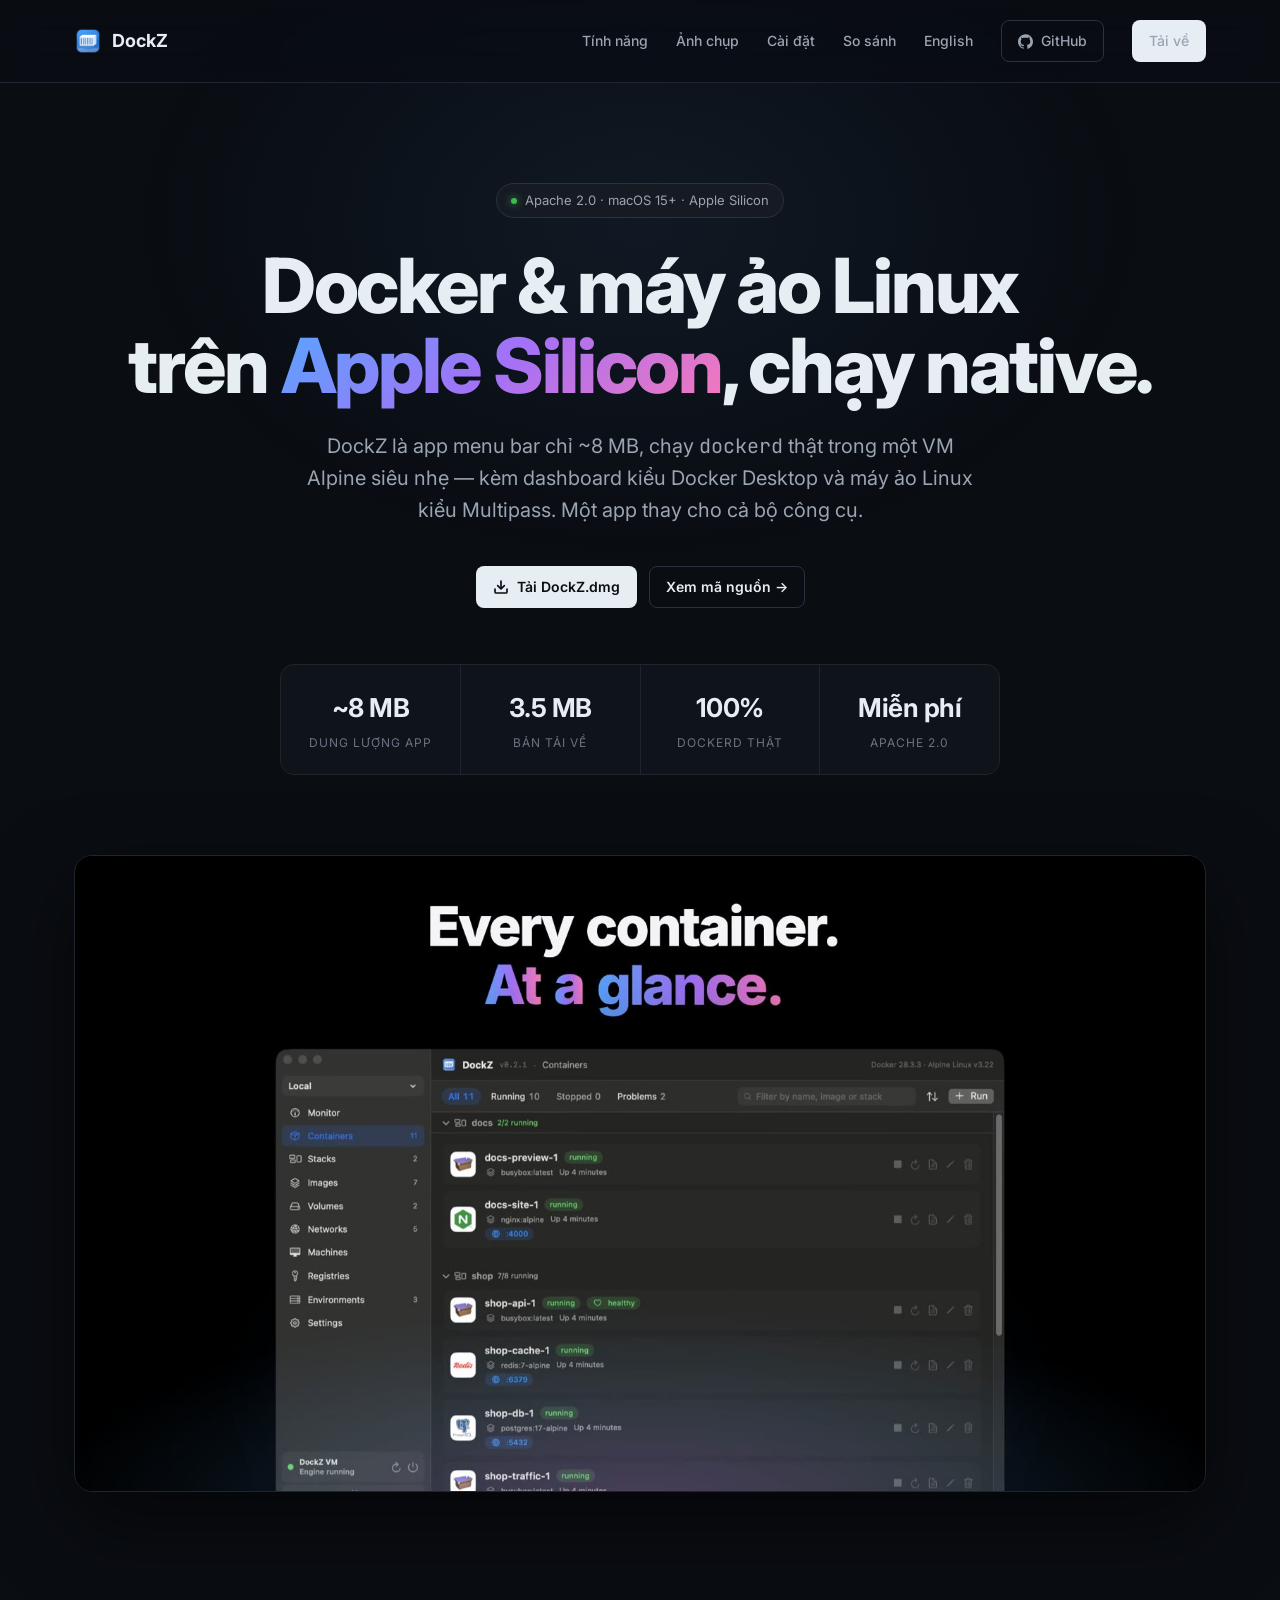
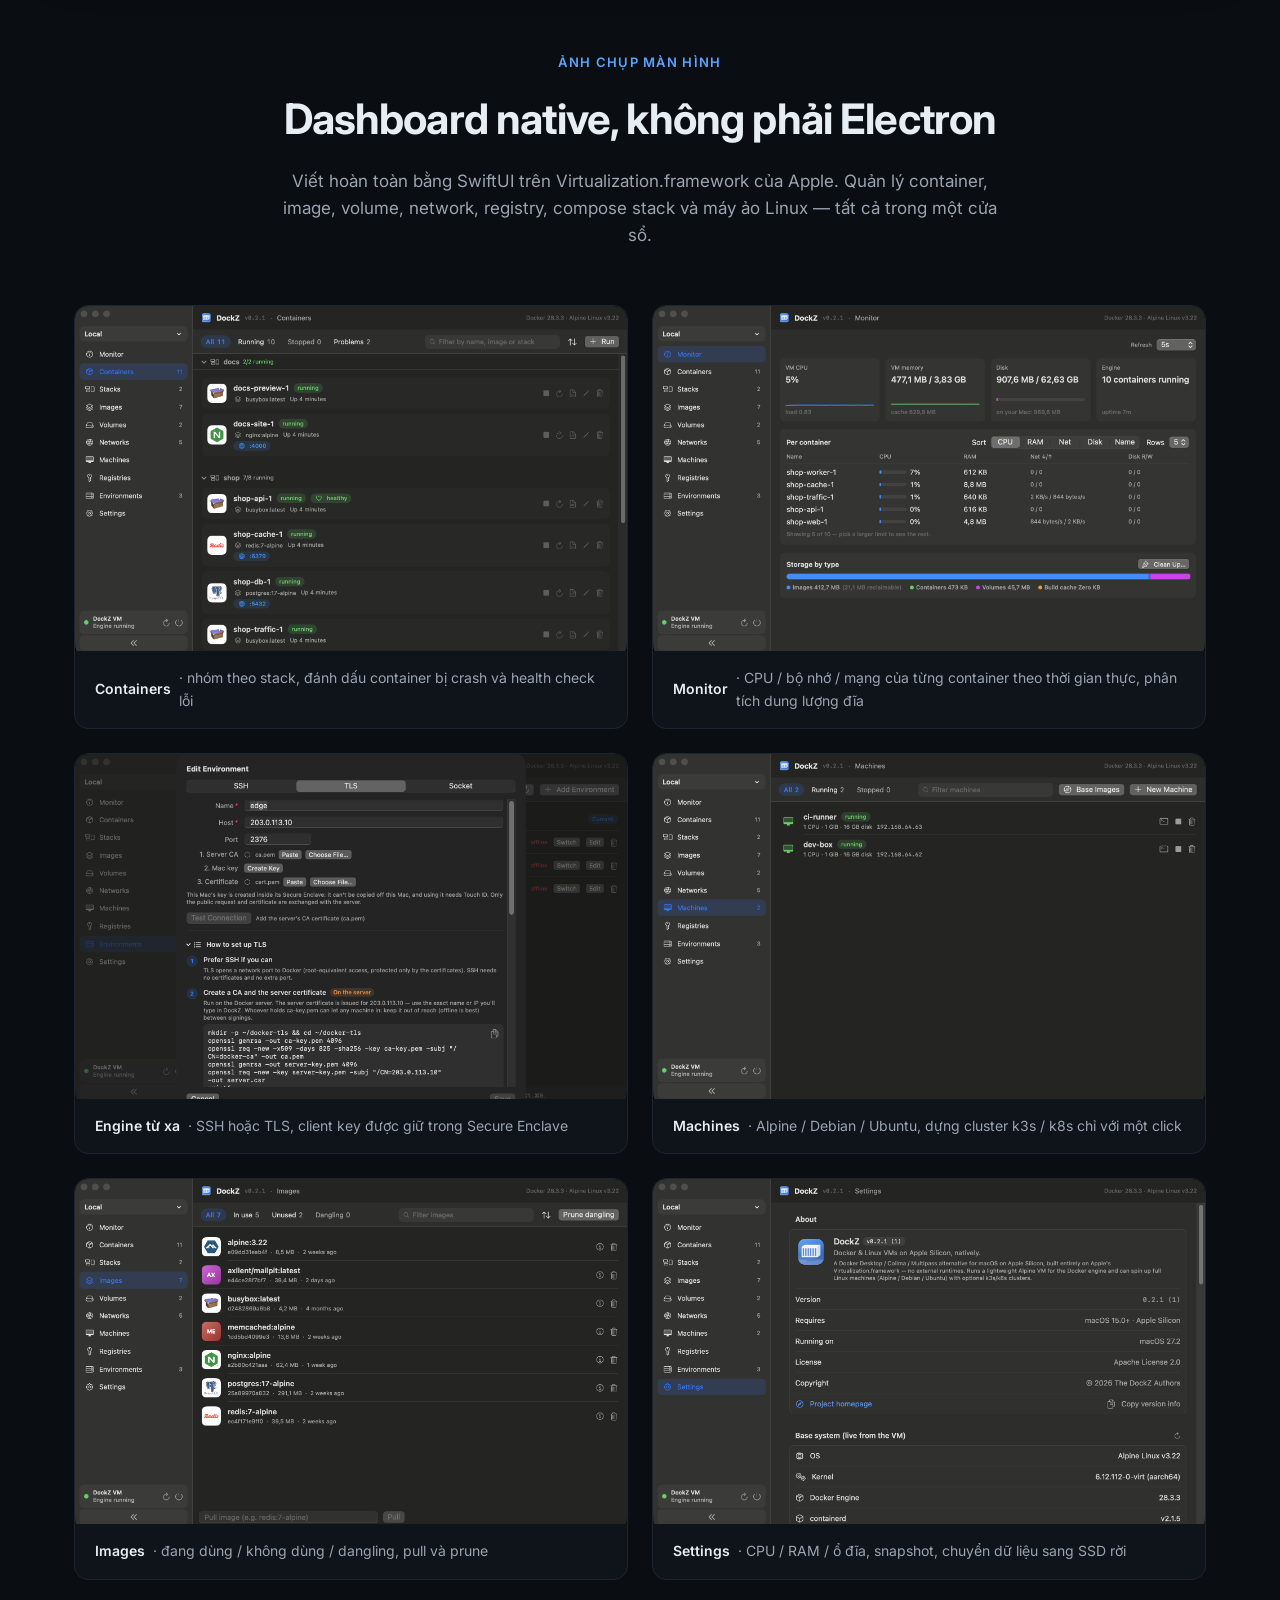
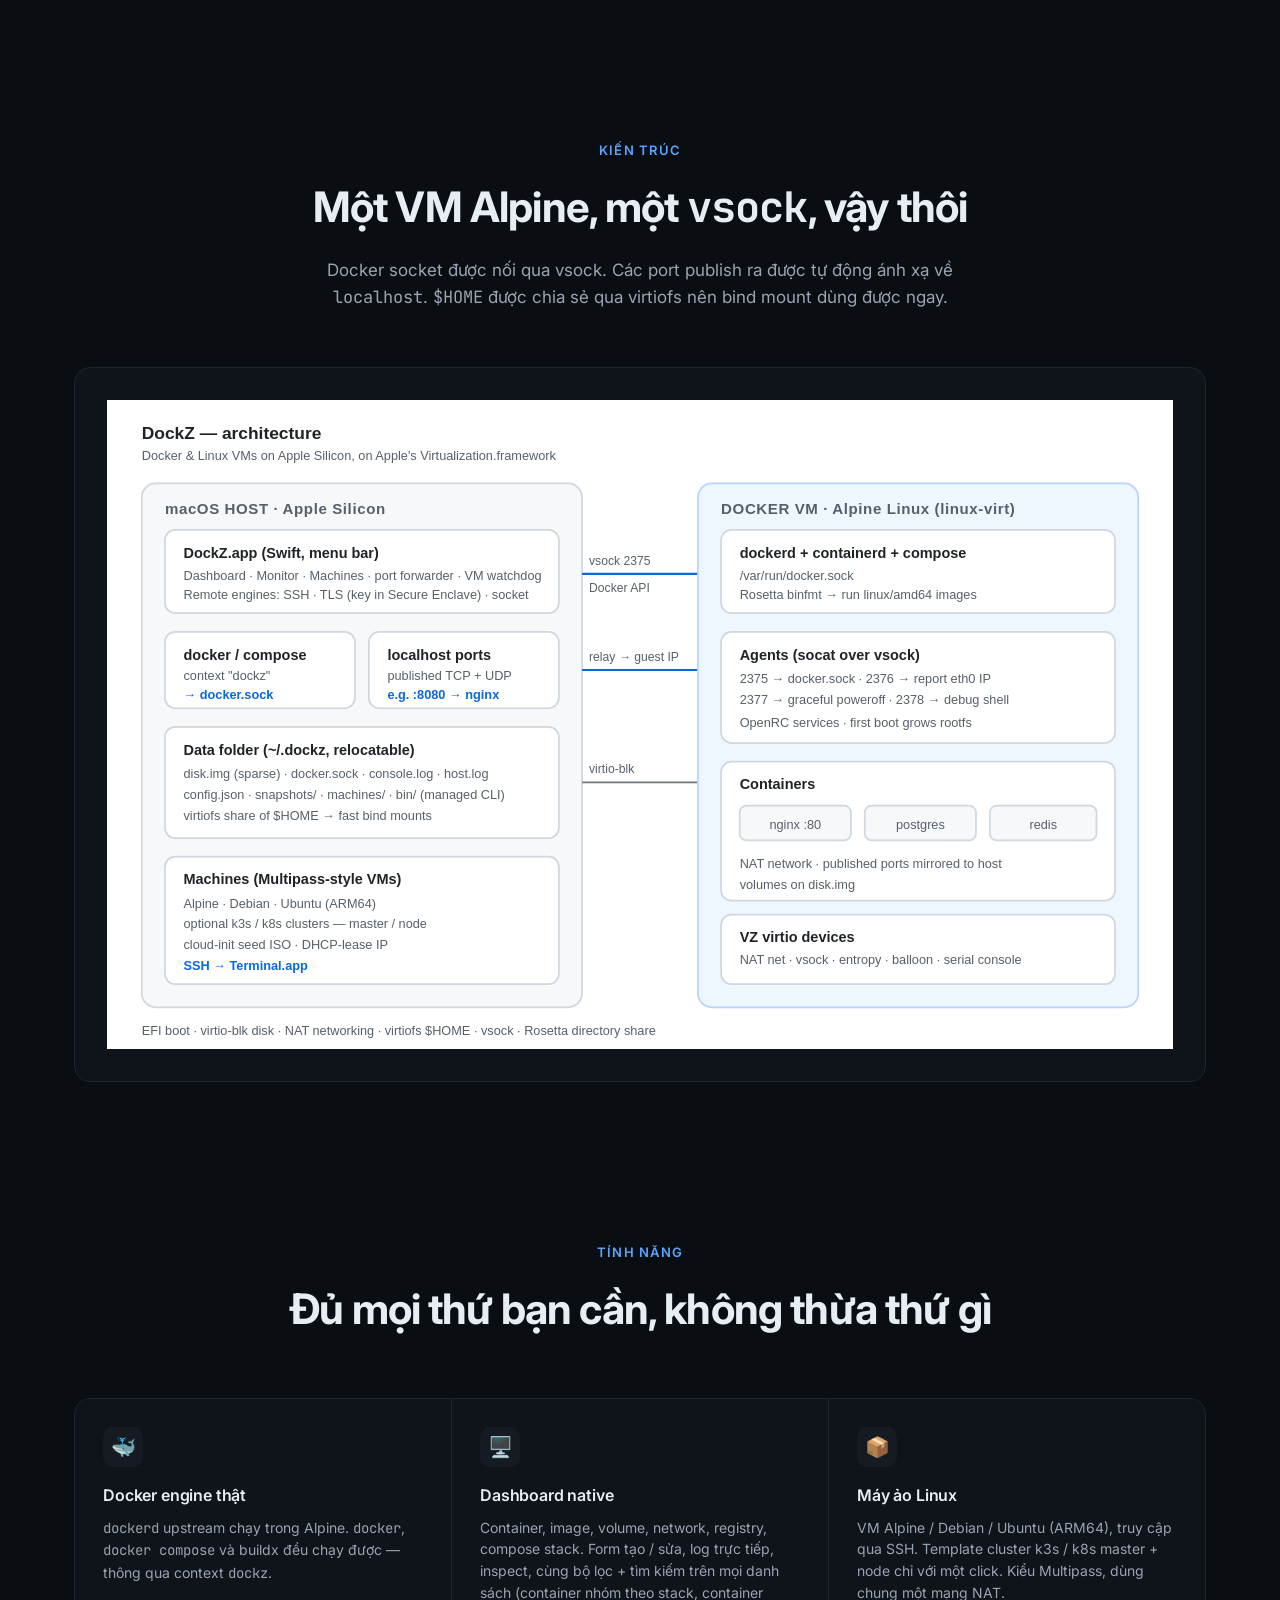
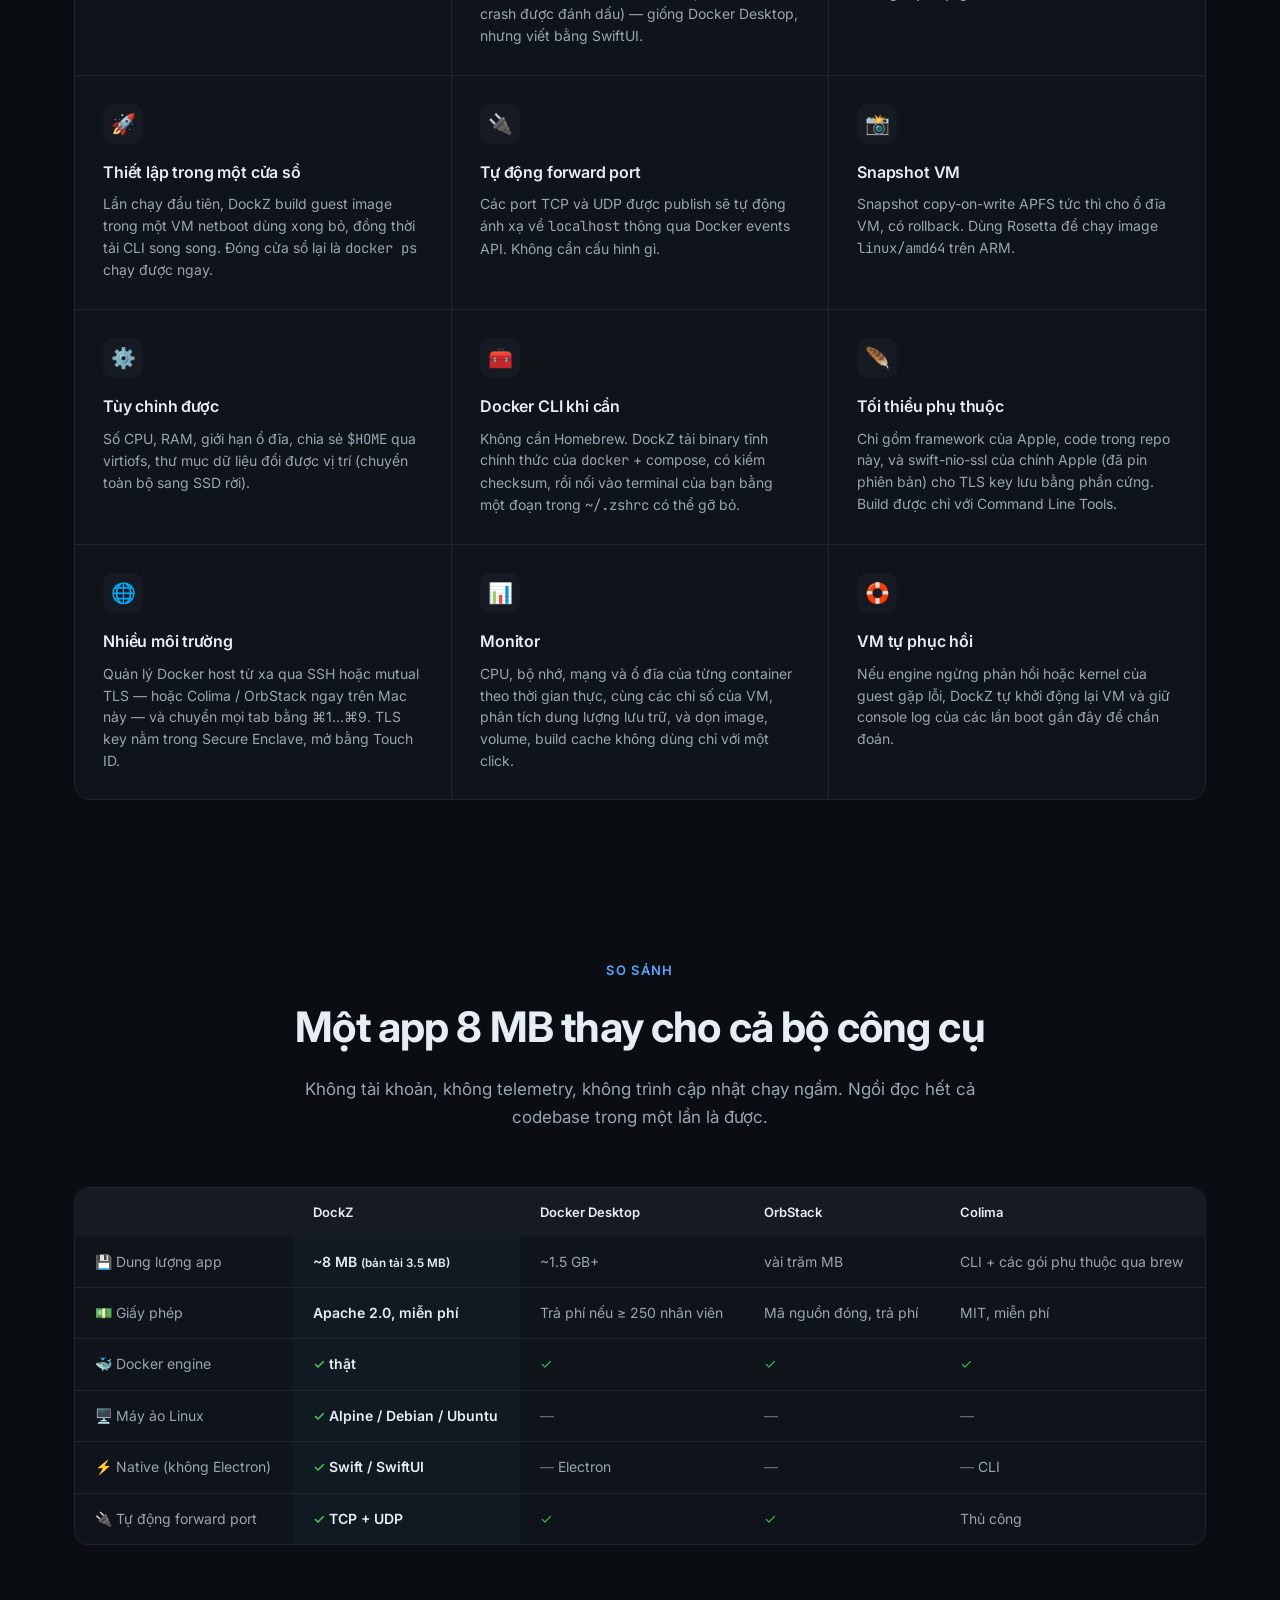
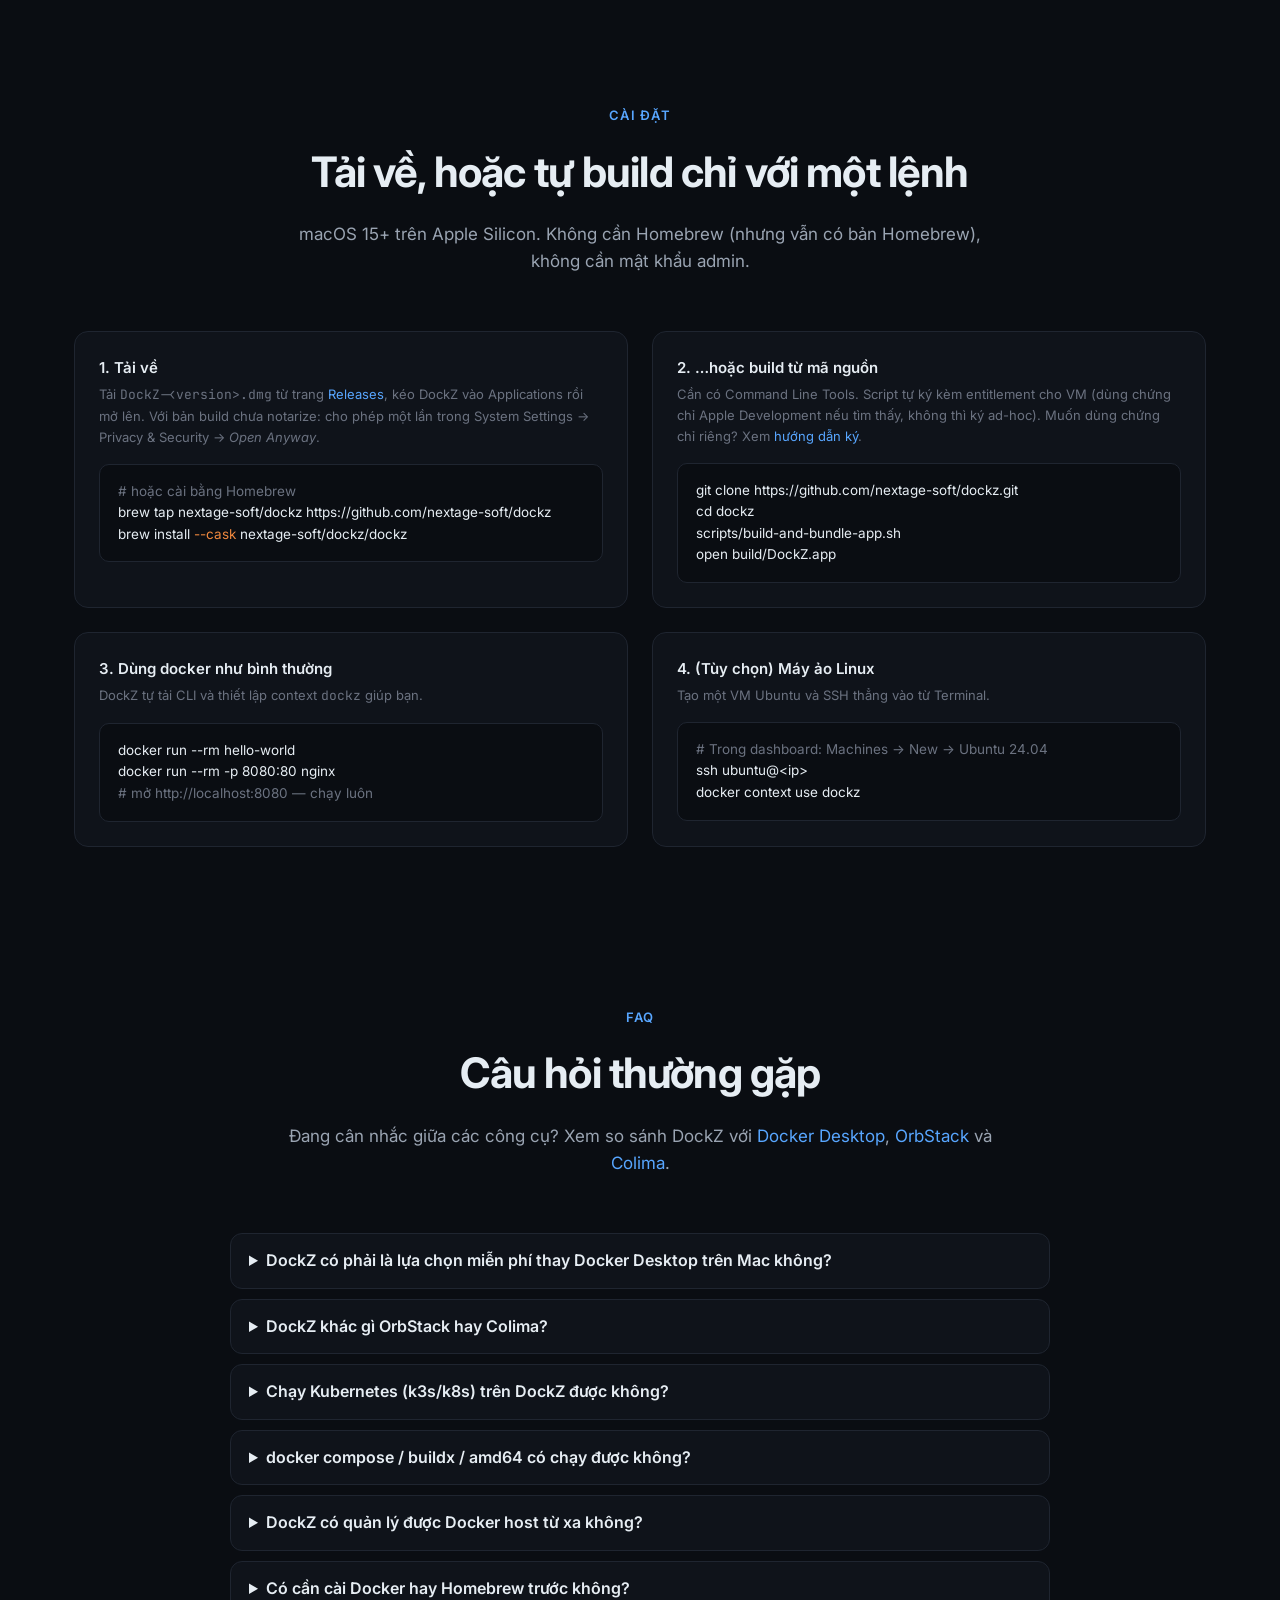
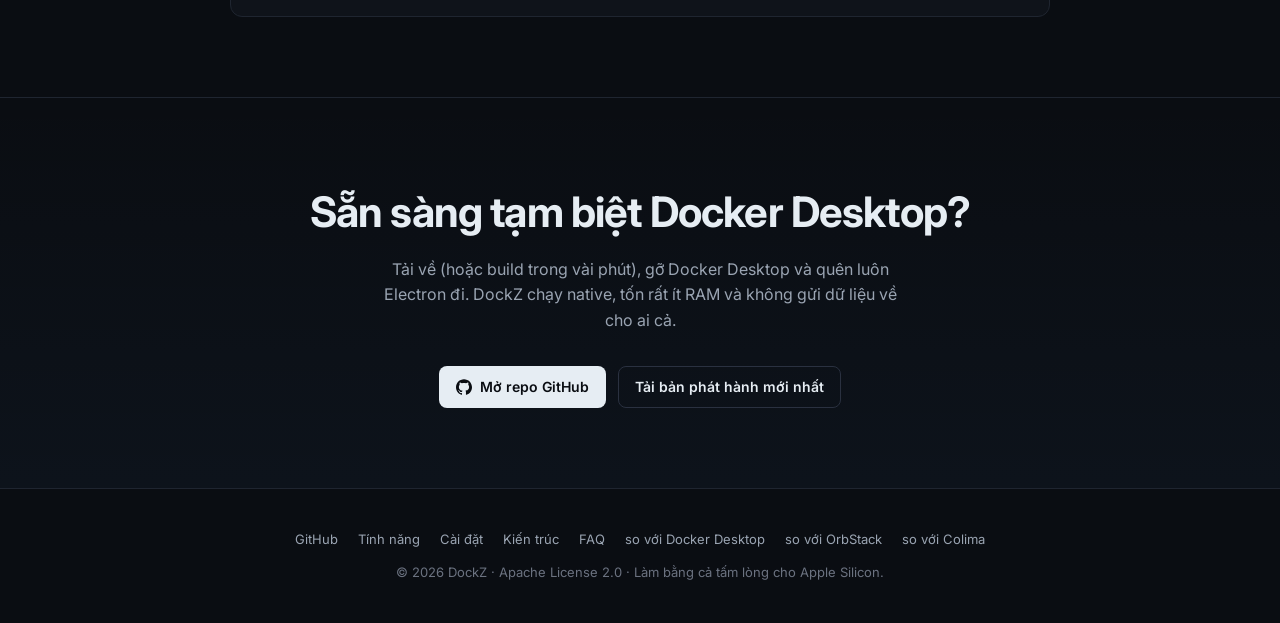
==== landing/vi/index.html @ 86190b11 "docs: Vietnamese README and site, intro video, new screenshots - README.vi.md and /vi/ versions of t" ====
<!doctype html>
<html lang="vi">
<head>
  <meta charset="utf-8" />
  <meta name="viewport" content="width=device-width, initial-scale=1" />
  <title>DockZ — Docker & máy ảo Linux chạy native trên Apple Silicon</title>
  <meta name="description" content="DockZ là app menu bar macOS chỉ ~8 MB, chạy dockerd thật trong một VM Alpine siêu nhẹ trên Apple Silicon. Docker Desktop + Multipass gộp làm một, giấy phép Apache 2.0, không dùng Electron." />
  <link rel="canonical" href="https://dockz.nextagesoft.com/vi/" />
  <link rel="alternate" hreflang="en" href="https://dockz.nextagesoft.com/" />
  <link rel="alternate" hreflang="vi" href="https://dockz.nextagesoft.com/vi/" />
  <link rel="alternate" hreflang="x-default" href="https://dockz.nextagesoft.com/" />
  <meta property="og:type" content="website" />
  <meta property="og:site_name" content="DockZ" />
  <meta property="og:locale" content="vi_VN" />
  <meta property="og:title" content="DockZ — Docker &amp; máy ảo Linux chạy native trên Apple Silicon" />
  <meta property="og:description" content="DockZ là app menu bar macOS chỉ ~8 MB, chạy dockerd thật trong một VM Alpine siêu nhẹ trên Apple Silicon. Docker Desktop + Multipass gộp làm một, giấy phép Apache 2.0, không dùng Electron." />
  <meta property="og:url" content="https://dockz.nextagesoft.com/vi/" />
  <meta property="og:image" content="https://dockz.nextagesoft.com/assets/social-preview.png" />
  <meta property="og:image:width" content="1280" />
  <meta property="og:image:height" content="640" />
  <meta property="og:image:alt" content="DockZ — Docker &amp; máy ảo Linux chạy native trên Apple Silicon" />
  <meta name="twitter:card" content="summary_large_image" />
  <meta name="twitter:title" content="DockZ — Docker &amp; máy ảo Linux chạy native trên Apple Silicon" />
  <meta name="twitter:description" content="DockZ là app menu bar macOS chỉ ~8 MB, chạy dockerd thật trong một VM Alpine siêu nhẹ trên Apple Silicon. Docker Desktop + Multipass gộp làm một, giấy phép Apache 2.0, không dùng Electron." />
  <meta name="twitter:image" content="https://dockz.nextagesoft.com/assets/social-preview.png" />
  <meta name="keywords" content="thay thế Docker Desktop, Docker trên Mac, Apple Silicon, thay thế OrbStack, Colima GUI, Portainer cho Mac, Kubernetes trên Mac, k3s, ảo hóa macOS, Docker Desktop alternative, Docker on Mac" />
  <script type="application/ld+json">{"@context": "https://schema.org", "@type": "SoftwareApplication", "name": "DockZ", "description": "DockZ là app menu bar macOS chỉ ~8 MB, chạy dockerd thật trong một VM Alpine siêu nhẹ trên Apple Silicon. Docker Desktop + Multipass gộp làm một, giấy phép Apache 2.0, không dùng Electron.", "url": "https://dockz.nextagesoft.com/vi/", "image": "https://dockz.nextagesoft.com/assets/social-preview.png", "applicationCategory": "DeveloperApplication", "operatingSystem": "macOS 15 or later (Apple Silicon)", "softwareVersion": "0.2.1", "fileSize": "3.5MB", "license": "https://www.apache.org/licenses/LICENSE-2.0", "downloadUrl": "https://github.com/nextage-soft/dockz/releases/latest", "codeRepository": "https://github.com/nextage-soft/dockz", "offers": {"@type": "Offer", "price": "0", "priceCurrency": "USD"}, "author": {"@type": "Organization", "name": "NextAge Soft", "url": "https://nextagesoft.com"}}</script>
  <script type="application/ld+json">{"@context": "https://schema.org", "@type": "FAQPage", "mainEntity": [{"@type": "Question", "name": "DockZ có phải là lựa chọn miễn phí thay Docker Desktop trên Mac không?", "acceptedAnswer": {"@type": "Answer", "text": "Đúng vậy — miễn phí, giấy phép Apache 2.0, công ty dùng cũng không phải mua license theo đầu người. DockZ chạy Docker Engine thật (dockerd) trong một VM Alpine Linux gọn nhẹ trên Virtualization.framework của Apple."}}, {"@type": "Question", "name": "DockZ khác gì OrbStack hay Colima?", "acceptedAnswer": {"@type": "Answer", "text": "OrbStack rất tốt nhưng là mã nguồn đóng và phải trả phí khi dùng cho mục đích thương mại; Colima miễn phí nhưng chỉ có CLI và cài qua Homebrew. DockZ là app native mã nguồn mở hoàn toàn, chỉ ~8 MB, có dashboard GUI, không cần Homebrew, không cần mật khẩu admin, và còn quản lý được cả máy ảo Linux đa dụng."}}, {"@type": "Question", "name": "Chạy Kubernetes (k3s/k8s) trên DockZ được không?", "acceptedAnswer": {"@type": "Answer", "text": "Được — tab Machines tạo VM Alpine/Debian/Ubuntu kèm template master/node k3s hoặc kubeadm chỉ với một cú click; các node dùng chung một mạng NAT nên bạn dựng được cluster nhiều node ngay trên một chiếc Mac."}}, {"@type": "Question", "name": "docker compose / buildx / amd64 có chạy được không?", "acceptedAnswer": {"@type": "Answer", "text": "Có. Engine là Docker upstream nên compose, buildx và registry riêng chạy y hệt như trên Linux. Image linux/amd64 chạy qua Rosetta."}}, {"@type": "Question", "name": "DockZ có quản lý được Docker host từ xa không?", "acceptedAnswer": {"@type": "Answer", "text": "Có — bạn thêm các engine khác qua SSH hoặc mutual TLS (hoặc socket của một engine khác ngay trên Mac) rồi chuyển qua lại giữa chúng trên mọi tab. Client key TLS được tạo trong Secure Enclave của Mac và dùng kèm Touch ID."}}, {"@type": "Question", "name": "Có cần cài Docker hay Homebrew trước không?", "acceptedAnswer": {"@type": "Answer", "text": "Không. Lần chạy đầu tiên, DockZ tự build guest image và tải docker CLI chính thức + plugin compose, có kiểm checksum — một chiếc Mac mới tinh đi từ con số 0 tới docker ps chỉ trong một cửa sổ."}}]}</script>
  <link rel="icon" type="image/png" href="../assets/logo.png" />
  <link rel="preconnect" href="https://fonts.googleapis.com" />
  <link rel="preconnect" href="https://fonts.gstatic.com" crossorigin />
  <link href="https://fonts.googleapis.com/css2?family=Inter:wght@400;500;600;700;800&family=JetBrains+Mono:wght@400;500;600&display=swap" rel="stylesheet" />
  <style>
    :root {
      --bg: #0a0d12;
      --bg-2: #0f131a;
      --bg-3: #151a23;
      --border: #1f2530;
      --border-2: #2a3140;
      --text: #e6edf3;
      --text-dim: #9aa4b2;
      --text-mute: #6b7280;
      --accent: #58a6ff;
      --accent-2: #1f6feb;
      --accent-glow: rgba(88, 166, 255, 0.15);
      --green: #3fb950;
      --orange: #f0883e;
      --purple: #a371f7;
      --pink: #f778ba;
      --gradient: linear-gradient(135deg, #58a6ff 0%, #a371f7 50%, #f778ba 100%);
    }

    * { box-sizing: border-box; margin: 0; padding: 0; }
    html { scroll-behavior: smooth; }
    body {
      font-family: 'Inter', -apple-system, BlinkMacSystemFont, sans-serif;
      background: var(--bg);
      color: var(--text);
      line-height: 1.6;
      -webkit-font-smoothing: antialiased;
      overflow-x: hidden;
    }
    code, pre, .mono { font-family: 'JetBrains Mono', ui-monospace, Menlo, monospace; }
    a { color: var(--accent); text-decoration: none; }
    a:hover { text-decoration: underline; }

    /* Background ambient */
    body::before {
      content: '';
      position: fixed;
      top: -20%;
      left: 50%;
      transform: translateX(-50%);
      width: 1200px;
      height: 800px;
      background: radial-gradient(ellipse at center, rgba(88, 166, 255, 0.08) 0%, transparent 60%);
      pointer-events: none;
      z-index: 0;
    }

    .container {
      max-width: 1180px;
      margin: 0 auto;
      padding: 0 24px;
      position: relative;
      z-index: 1;
      width: 100%;
    }

    /* Top nav */
    nav {
      padding: 20px 0;
      position: sticky;
      top: 0;
      background: rgba(10, 13, 18, 0.75);
      backdrop-filter: saturate(180%) blur(20px);
      -webkit-backdrop-filter: saturate(180%) blur(20px);
      border-bottom: 1px solid var(--border);
      z-index: 100;
    }
    .nav-inner {
      display: flex;
      align-items: center;
      justify-content: space-between;
    }
    .brand {
      display: flex;
      align-items: center;
      gap: 10px;
      font-weight: 700;
      font-size: 18px;
      color: var(--text);
    }
    .brand img { width: 28px; height: 28px; }
    .nav-links { display: flex; gap: 28px; align-items: center; }
    .nav-links a { color: var(--text-dim); font-size: 14px; font-weight: 500; }
    .nav-links a:hover { color: var(--text); text-decoration: none; }
    .btn {
      display: inline-flex;
      align-items: center;
      gap: 8px;
      padding: 9px 16px;
      border-radius: 8px;
      font-size: 14px;
      font-weight: 600;
      transition: all 0.15s ease;
      border: 1px solid transparent;
      cursor: pointer;
    }
    .btn-primary {
      background: var(--text);
      color: var(--bg);
    }
    .btn-primary:hover { background: #fff; text-decoration: none; transform: translateY(-1px); }
    .btn-ghost {
      background: transparent;
      color: var(--text);
      border-color: var(--border-2);
    }
    .btn-ghost:hover { background: var(--bg-3); text-decoration: none; }

    /* Hero */
    .hero {
      padding: 100px 0 80px;
      text-align: center;
    }
    .hero-badge {
      display: inline-flex;
      align-items: center;
      gap: 8px;
      padding: 6px 14px;
      border-radius: 999px;
      background: var(--bg-3);
      border: 1px solid var(--border-2);
      font-size: 13px;
      color: var(--text-dim);
      margin-bottom: 28px;
      max-width: 100%;
      flex-wrap: wrap;
      justify-content: center;
    }
    .hero-badge .dot {
      width: 6px; height: 6px; border-radius: 50%;
      background: var(--green);
      box-shadow: 0 0 8px var(--green);
    }
    h1 {
      font-size: clamp(36px, 6.5vw, 76px);
      font-weight: 800;
      letter-spacing: -0.03em;
      line-height: 1.05;
      margin-bottom: 24px;
      overflow-wrap: break-word;
      word-wrap: break-word;
      word-break: normal;
      max-width: 100%;
    }
    h1 .gradient {
      background: var(--gradient);
      -webkit-background-clip: text;
      background-clip: text;
      -webkit-text-fill-color: transparent;
    }
    .hero-sub {
      font-size: clamp(16px, 2vw, 20px);
      color: var(--text-dim);
      max-width: 680px;
      margin: 0 auto 40px;
    }
    .hero-cta {
      display: flex;
      gap: 12px;
      justify-content: center;
      flex-wrap: wrap;
      margin-bottom: 56px;
    }

    /* Hero stats */
    .stats {
      display: grid;
      grid-template-columns: repeat(4, 1fr);
      gap: 1px;
      background: var(--border);
      border: 1px solid var(--border);
      border-radius: 14px;
      overflow: hidden;
      max-width: 720px;
      margin: 0 auto;
    }
    .stat {
      background: var(--bg-2);
      padding: 22px 16px;
      text-align: center;
    }
    .stat-value {
      font-size: 26px;
      font-weight: 700;
      color: var(--text);
      letter-spacing: -0.02em;
    }
    .stat-label {
      font-size: 12px;
      color: var(--text-mute);
      text-transform: uppercase;
      letter-spacing: 0.08em;
      margin-top: 4px;
    }

    /* Section */
    section { padding: 80px 0; }
    .section-head {
      text-align: center;
      max-width: 720px;
      margin: 0 auto 56px;
    }
    .section-eyebrow {
      font-size: 13px;
      font-weight: 600;
      color: var(--accent);
      text-transform: uppercase;
      letter-spacing: 0.1em;
      margin-bottom: 12px;
    }
    h2 {
      font-size: clamp(28px, 4vw, 42px);
      font-weight: 700;
      letter-spacing: -0.02em;
      margin-bottom: 16px;
    }
    .section-sub {
      color: var(--text-dim);
      font-size: 17px;
    }

    /* Intro video */
    #video { padding-top: 0; }
    .video-frame {
      aspect-ratio: 16 / 9;
      border-radius: 18px;
      overflow: hidden;
      border: 1px solid var(--border);
      background: #000;
      box-shadow: 0 30px 80px rgba(0, 0, 0, 0.55);
    }
    .video-frame video { width: 100%; height: 100%; display: block; }

    /* Screenshots grid */
    .shots {
      display: grid;
      grid-template-columns: repeat(2, 1fr);
      gap: 24px;
    }
    .shot {
      background: var(--bg-2);
      border: 1px solid var(--border);
      border-radius: 14px;
      overflow: hidden;
      transition: all 0.2s ease;
    }
    .shot:hover {
      border-color: var(--border-2);
      transform: translateY(-2px);
    }
    .shot-frame {
      aspect-ratio: 16 / 10;
      overflow: hidden;
      background: #000;
    }
    .shot-frame img {
      width: 100%;
      height: 100%;
      object-fit: cover;
      object-position: top;
      display: block;
    }
    .shot-caption {
      padding: 16px 20px;
      font-size: 14px;
      color: var(--text-dim);
      display: flex;
      align-items: center;
      gap: 8px;
    }
    .shot-caption strong { color: var(--text); font-weight: 600; }

    /* Architecture */
    .arch-wrap {
      background: var(--bg-2);
      border: 1px solid var(--border);
      border-radius: 16px;
      padding: 32px;
      overflow: hidden;
    }
    .arch-wrap img { width: 100%; height: auto; display: block; }

    /* Features */
    .features {
      display: grid;
      grid-template-columns: repeat(3, 1fr);
      gap: 1px;
      background: var(--border);
      border: 1px solid var(--border);
      border-radius: 16px;
      overflow: hidden;
    }
    .feature {
      background: var(--bg-2);
      padding: 28px;
    }
    .feature-icon {
      width: 40px;
      height: 40px;
      border-radius: 10px;
      background: var(--bg-3);
      display: flex;
      align-items: center;
      justify-content: center;
      font-size: 20px;
      margin-bottom: 16px;
    }
    .feature h3 {
      font-size: 16px;
      font-weight: 600;
      margin-bottom: 8px;
      letter-spacing: -0.01em;
    }
    .feature p {
      font-size: 14px;
      color: var(--text-dim);
      line-height: 1.55;
    }

    /* Install / Code */
    .install {
      display: grid;
      grid-template-columns: 1fr 1fr;
      gap: 24px;
    }
    .install-card {
      background: var(--bg-2);
      border: 1px solid var(--border);
      border-radius: 14px;
      padding: 24px;
    }
    .install-card h3 {
      font-size: 15px;
      font-weight: 600;
      margin-bottom: 4px;
    }
    .install-card .hint {
      font-size: 13px;
      color: var(--text-mute);
      margin-bottom: 16px;
    }
    .code-block {
      background: var(--bg);
      border: 1px solid var(--border);
      border-radius: 10px;
      padding: 16px 18px;
      overflow-x: auto;
      font-size: 13.5px;
      line-height: 1.6;
      position: relative;
      white-space: pre;
    }
    .code-block .c-comment { color: var(--text-mute); }
    .code-block .c-cmd { color: var(--text); }
    .code-block .c-str { color: #a5d6ff; }
    .code-block .c-key { color: var(--purple); }
    .code-block .c-flag { color: var(--orange); }

    /* Compare table */
    .compare {
      background: var(--bg-2);
      border: 1px solid var(--border);
      border-radius: 14px;
      overflow: hidden;
    }
    .compare table {
      width: 100%;
      border-collapse: collapse;
      font-size: 14px;
    }
    .compare th, .compare td {
      padding: 14px 20px;
      text-align: left;
      border-bottom: 1px solid var(--border);
    }
    .compare tr:last-child th,
    .compare tr:last-child td { border-bottom: none; }
    .compare th {
      background: var(--bg-3);
      font-weight: 600;
      color: var(--text);
      font-size: 13px;
    }
    .compare td { color: var(--text-dim); }
    .compare td.us {
      color: var(--text);
      font-weight: 600;
      background: rgba(88, 166, 255, 0.04);
    }
    .compare .check { color: var(--green); }
    .compare .cross { color: var(--text-mute); }

    /* CTA */
    .cta {
      text-align: center;
      padding: 80px 24px;
      background: linear-gradient(180deg, transparent 0%, rgba(88, 166, 255, 0.04) 100%);
      border-top: 1px solid var(--border);
      border-bottom: 1px solid var(--border);
    }
    .cta h2 { margin-bottom: 12px; }
    .cta p { color: var(--text-dim); margin-bottom: 32px; max-width: 540px; margin-left: auto; margin-right: auto; }
    .cta-buttons { display: flex; gap: 12px; justify-content: center; flex-wrap: wrap; }

    /* Footer */
    footer {
      padding: 40px 0;
      color: var(--text-mute);
      font-size: 13px;
      text-align: center;
    }
    footer a { color: var(--text-dim); }
    footer .links { display: flex; gap: 20px; justify-content: center; margin-bottom: 12px; }

    /* Responsive */
    @media (max-width: 820px) {
      .features { grid-template-columns: repeat(2, 1fr); }
      .install { grid-template-columns: 1fr; }
      .stats { grid-template-columns: repeat(2, 1fr); }
      .hero { padding: 64px 0 56px; }
      section { padding: 64px 0; }
    }
    @media (max-width: 560px) {
      .container { padding: 0 16px; }
      .nav-links a:not(.btn) { display: none; }
      .shots { grid-template-columns: 1fr; }
      .features { grid-template-columns: 1fr; }
      .compare { font-size: 12px; }
      .compare th, .compare td { padding: 10px 12px; }
      .nav-inner { gap: 8px; }
      .brand span { display: none; }
      .btn { padding: 8px 12px; font-size: 13px; }
      h1 { font-size: clamp(28px, 8.5vw, 40px); letter-spacing: -0.02em; word-break: break-word; }
      .hero-cta { flex-direction: column; align-items: stretch; }
      .hero-cta .btn { justify-content: center; }
      .stats { grid-template-columns: 1fr 1fr; }
      .stat { padding: 16px 8px; }
      .stat-value { font-size: 20px; }
      .stat-label { font-size: 11px; letter-spacing: 0.06em; }
      .section-head { margin-bottom: 40px; }
      .install-card { padding: 18px; }
      .code-block { font-size: 12.5px; padding: 14px; }
    }
    @media (max-width: 380px) {
      .stats { grid-template-columns: 1fr; }
      .hero-badge { font-size: 11px; padding: 5px 10px; }
    }
    .faq { max-width: 820px; margin: 0 auto; display: grid; gap: 10px; }
    .faq-item { border: 1px solid var(--border); border-radius: 12px; background: var(--bg-2); padding: 14px 18px; }
    .faq-item summary { cursor: pointer; font-weight: 600; color: var(--text); }
    .faq-item p { color: var(--text-dim); margin-top: 8px; }
  </style>
</head>
<body>
  <nav>
    <div class="container nav-inner">
      <a href="./" class="brand">
        <img src="../assets/logo.png" alt="DockZ" />
        <span>DockZ</span>
      </a>
      <div class="nav-links">
        <a href="#features">Tính năng</a>
        <a href="#screenshots">Ảnh chụp</a>
        <a href="#install">Cài đặt</a>
        <a href="vs/docker-desktop/">So sánh</a>
        <a href="../" hreflang="en" lang="en">English</a>
        <a href="https://github.com/nextage-soft/dockz" target="_blank" rel="noopener" class="btn btn-ghost">
          <svg width="15" height="15" viewBox="0 0 24 24" fill="currentColor"><path d="M12 .297c-6.63 0-12 5.373-12 12 0 5.303 3.438 9.8 8.205 11.385.6.113.82-.258.82-.577 0-.285-.01-1.04-.015-2.04-3.338.724-4.042-1.61-4.042-1.61C4.422 18.07 3.633 17.7 3.633 17.7c-1.087-.744.084-.729.084-.729 1.205.084 1.838 1.236 1.838 1.236 1.07 1.835 2.809 1.305 3.495.998.108-.776.417-1.305.76-1.605-2.665-.3-5.466-1.332-5.466-5.93 0-1.31.465-2.38 1.235-3.22-.135-.303-.54-1.523.105-3.176 0 0 1.005-.322 3.3 1.23.96-.267 1.98-.4 3-.405 1.02.005 2.04.138 3 .405 2.28-1.552 3.285-1.23 3.285-1.23.645 1.653.24 2.873.12 3.176.765.84 1.23 1.91 1.23 3.22 0 4.61-2.805 5.625-5.475 5.92.42.36.81 1.096.81 2.22 0 1.606-.015 2.896-.015 3.286 0 .315.21.69.825.57C20.565 22.092 24 17.592 24 12.297c0-6.627-5.373-12-12-12"/></svg>
          GitHub
        </a>
        <a href="#install" class="btn btn-primary">Tải về</a>
      </div>
    </div>
  </nav>

  <header class="hero">
    <div class="container">
      <div class="hero-badge">
        <span class="dot"></span>
        Apache 2.0 · macOS 15+ · Apple Silicon
      </div>
      <h1>
        Docker &amp; máy ảo Linux<br />
        trên <span class="gradient">Apple Silicon</span>, chạy native.
      </h1>
      <p class="hero-sub">
        DockZ là app menu bar chỉ ~8 MB, chạy <code class="mono">dockerd</code> thật trong một VM Alpine siêu nhẹ — kèm dashboard kiểu Docker Desktop và máy ảo Linux kiểu Multipass. Một app thay cho cả bộ công cụ.
      </p>
      <div class="hero-cta">
        <a href="https://github.com/nextage-soft/dockz/releases/latest" target="_blank" rel="noopener" class="btn btn-primary">
          <svg width="16" height="16" viewBox="0 0 24 24" fill="none" stroke="currentColor" stroke-width="2.5" stroke-linecap="round" stroke-linejoin="round"><path d="M21 15v4a2 2 0 0 1-2 2H5a2 2 0 0 1-2-2v-4M7 10l5 5 5-5M12 15V3"/></svg>
          Tải DockZ.dmg
        </a>
        <a href="https://github.com/nextage-soft/dockz" target="_blank" rel="noopener" class="btn btn-ghost">
          Xem mã nguồn &rarr;
        </a>
      </div>

      <div class="stats">
        <div class="stat">
          <div class="stat-value">~8 MB</div>
          <div class="stat-label">Dung lượng app</div>
        </div>
        <div class="stat">
          <div class="stat-value">3.5 MB</div>
          <div class="stat-label">Bản tải về</div>
        </div>
        <div class="stat">
          <div class="stat-value">100%</div>
          <div class="stat-label">dockerd thật</div>
        </div>
        <div class="stat">
          <div class="stat-value">Miễn phí</div>
          <div class="stat-label">Apache 2.0</div>
        </div>
      </div>
    </div>
  </header>

  <section id="video" aria-label="Video giới thiệu">
    <div class="container">
      <div class="video-frame">
        <video autoplay muted loop playsinline preload="metadata" poster="../assets/dockz-intro-poster.jpg">
          <source src="../assets/dockz-intro-vi.mp4" type="video/mp4" />
        </video>
      </div>
    </div>
  </section>

  <section id="screenshots">
    <div class="container">
      <div class="section-head">
        <div class="section-eyebrow">Ảnh chụp màn hình</div>
        <h2>Dashboard native, không phải Electron</h2>
        <p class="section-sub">Viết hoàn toàn bằng SwiftUI trên Virtualization.framework của Apple. Quản lý container, image, volume, network, registry, compose stack và máy ảo Linux — tất cả trong một cửa sổ.</p>
      </div>
      <div class="shots">
        <div class="shot">
          <div class="shot-frame"><img src="../assets/dashboard-containers.png" alt="Container được nhóm theo compose stack" loading="lazy" /></div>
          <div class="shot-caption"><strong>Containers</strong> &middot; nhóm theo stack, đánh dấu container bị crash và health check lỗi</div>
        </div>
        <div class="shot">
          <div class="shot-frame"><img src="../assets/dashboard-monitor.png" alt="Tab Monitor" loading="lazy" /></div>
          <div class="shot-caption"><strong>Monitor</strong> &middot; CPU / bộ nhớ / mạng của từng container theo thời gian thực, phân tích dung lượng đĩa</div>
        </div>
        <div class="shot">
          <div class="shot-frame"><img src="../assets/dashboard-environments.png" alt="Màn hình chỉnh sửa môi trường TLS" loading="lazy" /></div>
          <div class="shot-caption"><strong>Engine từ xa</strong> &middot; SSH hoặc TLS, client key được giữ trong Secure Enclave</div>
        </div>
        <div class="shot">
          <div class="shot-frame"><img src="../assets/dashboard-machines.png" alt="Machines" loading="lazy" /></div>
          <div class="shot-caption"><strong>Machines</strong> &middot; Alpine / Debian / Ubuntu, dựng cluster k3s / k8s chỉ với một click</div>
        </div>
        <div class="shot">
          <div class="shot-frame"><img src="../assets/dashboard-images.png" alt="Images" loading="lazy" /></div>
          <div class="shot-caption"><strong>Images</strong> &middot; đang dùng / không dùng / dangling, pull và prune</div>
        </div>
        <div class="shot">
          <div class="shot-frame"><img src="../assets/dashboard-settings.png" alt="Cài đặt" loading="lazy" /></div>
          <div class="shot-caption"><strong>Settings</strong> &middot; CPU / RAM / ổ đĩa, snapshot, chuyển dữ liệu sang SSD rời</div>
        </div>
      </div>
    </div>
  </section>

  <section id="architecture">
    <div class="container">
      <div class="section-head">
        <div class="section-eyebrow">Kiến trúc</div>
        <h2>Một VM Alpine, một <code class="mono">vsock</code>, vậy thôi</h2>
        <p class="section-sub">Docker socket được nối qua vsock. Các port publish ra được tự động ánh xạ về <code class="mono">localhost</code>. <code class="mono">$HOME</code> được chia sẻ qua virtiofs nên bind mount dùng được ngay.</p>
      </div>
      <div class="arch-wrap">
        <img src="../assets/architecture.svg" alt="Sơ đồ kiến trúc DockZ" />
      </div>
    </div>
  </section>

  <section id="features">
    <div class="container">
      <div class="section-head">
        <div class="section-eyebrow">Tính năng</div>
        <h2>Đủ mọi thứ bạn cần, không thừa thứ gì</h2>
      </div>
      <div class="features">
        <div class="feature">
          <div class="feature-icon">🐳</div>
          <h3>Docker engine thật</h3>
          <p><code class="mono">dockerd</code> upstream chạy trong Alpine. <code class="mono">docker</code>, <code class="mono">docker compose</code> và buildx đều chạy được — thông qua context <code class="mono">dockz</code>.</p>
        </div>
        <div class="feature">
          <div class="feature-icon">🖥️</div>
          <h3>Dashboard native</h3>
          <p>Container, image, volume, network, registry, compose stack. Form tạo / sửa, log trực tiếp, inspect, cùng bộ lọc + tìm kiếm trên mọi danh sách (container nhóm theo stack, container crash được đánh dấu) — giống Docker Desktop, nhưng viết bằng SwiftUI.</p>
        </div>
        <div class="feature">
          <div class="feature-icon">📦</div>
          <h3>Máy ảo Linux</h3>
          <p>VM Alpine / Debian / Ubuntu (ARM64), truy cập qua SSH. Template cluster k3s / k8s master + node chỉ với một click. Kiểu Multipass, dùng chung một mạng NAT.</p>
        </div>
        <div class="feature">
          <div class="feature-icon">🚀</div>
          <h3>Thiết lập trong một cửa sổ</h3>
          <p>Lần chạy đầu tiên, DockZ build guest image trong một VM netboot dùng xong bỏ, đồng thời tải CLI song song. Đóng cửa sổ lại là <code class="mono">docker ps</code> chạy được ngay.</p>
        </div>
        <div class="feature">
          <div class="feature-icon">🔌</div>
          <h3>Tự động forward port</h3>
          <p>Các port TCP và UDP được publish sẽ tự động ánh xạ về <code class="mono">localhost</code> thông qua Docker events API. Không cần cấu hình gì.</p>
        </div>
        <div class="feature">
          <div class="feature-icon">📸</div>
          <h3>Snapshot VM</h3>
          <p>Snapshot copy-on-write APFS tức thì cho ổ đĩa VM, có rollback. Dùng Rosetta để chạy image <code class="mono">linux/amd64</code> trên ARM.</p>
        </div>
        <div class="feature">
          <div class="feature-icon">⚙️</div>
          <h3>Tùy chỉnh được</h3>
          <p>Số CPU, RAM, giới hạn ổ đĩa, chia sẻ <code class="mono">$HOME</code> qua virtiofs, thư mục dữ liệu đổi được vị trí (chuyển toàn bộ sang SSD rời).</p>
        </div>
        <div class="feature">
          <div class="feature-icon">🧰</div>
          <h3>Docker CLI khi cần</h3>
          <p>Không cần Homebrew. DockZ tải binary tĩnh chính thức của <code class="mono">docker</code> + compose, có kiểm checksum, rồi nối vào terminal của bạn bằng một đoạn trong <code class="mono">~/.zshrc</code> có thể gỡ bỏ.</p>
        </div>
        <div class="feature">
          <div class="feature-icon">🪶</div>
          <h3>Tối thiểu phụ thuộc</h3>
          <p>Chỉ gồm framework của Apple, code trong repo này, và swift-nio-ssl của chính Apple (đã pin phiên bản) cho TLS key lưu bằng phần cứng. Build được chỉ với Command Line Tools.</p>
        </div>
        <div class="feature">
          <div class="feature-icon">🌐</div>
          <h3>Nhiều môi trường</h3>
          <p>Quản lý Docker host từ xa qua SSH hoặc mutual TLS — hoặc Colima / OrbStack ngay trên Mac này — và chuyển mọi tab bằng ⌘1…⌘9. TLS key nằm trong Secure Enclave, mở bằng Touch ID.</p>
        </div>
        <div class="feature">
          <div class="feature-icon">📊</div>
          <h3>Monitor</h3>
          <p>CPU, bộ nhớ, mạng và ổ đĩa của từng container theo thời gian thực, cùng các chỉ số của VM, phân tích dung lượng lưu trữ, và dọn image, volume, build cache không dùng chỉ với một click.</p>
        </div>
        <div class="feature">
          <div class="feature-icon">🛟</div>
          <h3>VM tự phục hồi</h3>
          <p>Nếu engine ngừng phản hồi hoặc kernel của guest gặp lỗi, DockZ tự khởi động lại VM và giữ console log của các lần boot gần đây để chẩn đoán.</p>
        </div>
      </div>
    </div>
  </section>

  <section>
    <div class="container">
      <div class="section-head">
        <div class="section-eyebrow">So sánh</div>
        <h2>Một app 8 MB thay cho cả bộ công cụ</h2>
        <p class="section-sub">Không tài khoản, không telemetry, không trình cập nhật chạy ngầm. Ngồi đọc hết cả codebase trong một lần là được.</p>
      </div>
      <div class="compare">
        <table>
          <thead>
            <tr>
              <th></th>
              <th class="us">DockZ</th>
              <th>Docker Desktop</th>
              <th>OrbStack</th>
              <th>Colima</th>
            </tr>
          </thead>
          <tbody>
            <tr>
              <td>💾 Dung lượng app</td>
              <td class="us">~8 MB <small>(bản tải 3.5 MB)</small></td>
              <td>~1.5 GB+</td>
              <td>vài trăm MB</td>
              <td>CLI + các gói phụ thuộc qua brew</td>
            </tr>
            <tr>
              <td>💵 Giấy phép</td>
              <td class="us">Apache 2.0, miễn phí</td>
              <td>Trả phí nếu &ge; 250 nhân viên</td>
              <td>Mã nguồn đóng, trả phí</td>
              <td>MIT, miễn phí</td>
            </tr>
            <tr>
              <td>🐳 Docker engine</td>
              <td class="us"><span class="check">✓</span> thật</td>
              <td><span class="check">✓</span></td>
              <td><span class="check">✓</span></td>
              <td><span class="check">✓</span></td>
            </tr>
            <tr>
              <td>🖥️ Máy ảo Linux</td>
              <td class="us"><span class="check">✓</span> Alpine / Debian / Ubuntu</td>
              <td><span class="cross">—</span></td>
              <td><span class="cross">—</span></td>
              <td><span class="cross">—</span></td>
            </tr>
            <tr>
              <td>⚡ Native (không Electron)</td>
              <td class="us"><span class="check">✓</span> Swift / SwiftUI</td>
              <td><span class="cross">—</span> Electron</td>
              <td><span class="cross">—</span></td>
              <td><span class="cross">—</span> CLI</td>
            </tr>
            <tr>
              <td>🔌 Tự động forward port</td>
              <td class="us"><span class="check">✓</span> TCP + UDP</td>
              <td><span class="check">✓</span></td>
              <td><span class="check">✓</span></td>
              <td>Thủ công</td>
            </tr>
          </tbody>
        </table>
      </div>
    </div>
  </section>

  <section id="install">
    <div class="container">
      <div class="section-head">
        <div class="section-eyebrow">Cài đặt</div>
        <h2>Tải về, hoặc tự build chỉ với một lệnh</h2>
        <p class="section-sub">macOS 15+ trên Apple Silicon. Không cần Homebrew (nhưng vẫn có bản Homebrew), không cần mật khẩu admin.</p>
      </div>
      <div class="install">
        <div class="install-card">
          <h3>1. Tải về</h3>
          <p class="hint">Tải <code class="mono">DockZ-&lt;version&gt;.dmg</code> từ trang <a href="https://github.com/nextage-soft/dockz/releases/latest" target="_blank" rel="noopener">Releases</a>, kéo DockZ vào Applications rồi mở lên. Với bản build chưa notarize: cho phép một lần trong System Settings → Privacy &amp; Security → <em>Open Anyway</em>.</p>
          <div class="code-block"><span class="c-comment"># hoặc cài bằng Homebrew</span>
<span class="c-cmd">brew tap</span> nextage-soft/dockz https://github.com/nextage-soft/dockz
<span class="c-cmd">brew install</span> <span class="c-flag">--cask</span> nextage-soft/dockz/dockz</div>
        </div>
        <div class="install-card">
          <h3>2. …hoặc build từ mã nguồn</h3>
          <p class="hint">Cần có Command Line Tools. Script tự ký kèm entitlement cho VM (dùng chứng chỉ Apple Development nếu tìm thấy, không thì ký ad-hoc). Muốn dùng chứng chỉ riêng? Xem <a href="https://github.com/nextage-soft/dockz/blob/master/docs/deployment-guide.md" target="_blank" rel="noopener">hướng dẫn ký</a>.</p>
          <div class="code-block"><span class="c-cmd">git clone https://github.com/nextage-soft/dockz.git</span>
<span class="c-cmd">cd dockz</span>
<span class="c-cmd">scripts/build-and-bundle-app.sh</span>
<span class="c-cmd">open</span> build/DockZ.app</div>
        </div>
        <div class="install-card">
          <h3>3. Dùng docker như bình thường</h3>
          <p class="hint">DockZ tự tải CLI và thiết lập context <code class="mono">dockz</code> giúp bạn.</p>
          <div class="code-block"><span class="c-cmd">docker run --rm hello-world</span>
<span class="c-cmd">docker run --rm -p 8080:80 nginx</span>
<span class="c-comment"># mở http://localhost:8080 — chạy luôn</span></div>
        </div>
        <div class="install-card">
          <h3>4. (Tùy chọn) Máy ảo Linux</h3>
          <p class="hint">Tạo một VM Ubuntu và SSH thẳng vào từ Terminal.</p>
          <div class="code-block"><span class="c-comment"># Trong dashboard: Machines → New → Ubuntu 24.04</span>
<span class="c-cmd">ssh ubuntu@&lt;ip&gt;</span>
<span class="c-cmd">docker context use dockz</span></div>
        </div>
      </div>
    </div>
  </section>

  <section id="faq">
    <div class="container">
      <div class="section-head">
        <div class="section-eyebrow">FAQ</div>
        <h2>Câu hỏi thường gặp</h2>
        <p class="section-sub">Đang cân nhắc giữa các công cụ? Xem so sánh DockZ với <a href="vs/docker-desktop/">Docker Desktop</a>, <a href="vs/orbstack/">OrbStack</a> và <a href="vs/colima/">Colima</a>.</p>
      </div>
      <div class="faq">
        <details class="faq-item">
          <summary>DockZ có phải là lựa chọn miễn phí thay Docker Desktop trên Mac không?</summary>
          <p>Đúng vậy — miễn phí, giấy phép Apache 2.0, công ty dùng cũng không phải mua license theo đầu người. DockZ chạy Docker Engine thật (dockerd) trong một VM Alpine Linux gọn nhẹ trên Virtualization.framework của Apple.</p>
        </details>
        <details class="faq-item">
          <summary>DockZ khác gì OrbStack hay Colima?</summary>
          <p>OrbStack rất tốt nhưng là mã nguồn đóng và phải trả phí khi dùng cho mục đích thương mại; Colima miễn phí nhưng chỉ có CLI và cài qua Homebrew. DockZ là app native mã nguồn mở hoàn toàn, chỉ ~8 MB, có dashboard GUI, không cần Homebrew, không cần mật khẩu admin, và còn quản lý được cả máy ảo Linux đa dụng.</p>
        </details>
        <details class="faq-item">
          <summary>Chạy Kubernetes (k3s/k8s) trên DockZ được không?</summary>
          <p>Được — tab Machines tạo VM Alpine/Debian/Ubuntu kèm template master/node k3s hoặc kubeadm chỉ với một cú click; các node dùng chung một mạng NAT nên bạn dựng được cluster nhiều node ngay trên một chiếc Mac.</p>
        </details>
        <details class="faq-item">
          <summary>docker compose / buildx / amd64 có chạy được không?</summary>
          <p>Có. Engine là Docker upstream nên compose, buildx và registry riêng chạy y hệt như trên Linux. Image linux/amd64 chạy qua Rosetta.</p>
        </details>
        <details class="faq-item">
          <summary>DockZ có quản lý được Docker host từ xa không?</summary>
          <p>Có — bạn thêm các engine khác qua SSH hoặc mutual TLS (hoặc socket của một engine khác ngay trên Mac) rồi chuyển qua lại giữa chúng trên mọi tab. Client key TLS được tạo trong Secure Enclave của Mac và dùng kèm Touch ID.</p>
        </details>
        <details class="faq-item">
          <summary>Có cần cài Docker hay Homebrew trước không?</summary>
          <p>Không. Lần chạy đầu tiên, DockZ tự build guest image và tải docker CLI chính thức + plugin compose, có kiểm checksum — một chiếc Mac mới tinh đi từ con số 0 tới docker ps chỉ trong một cửa sổ.</p>
        </details>
      </div>
    </div>
  </section>
  <section class="cta">
    <div class="container">
      <h2>Sẵn sàng tạm biệt Docker Desktop?</h2>
      <p>Tải về (hoặc build trong vài phút), gỡ Docker Desktop và quên luôn Electron đi. DockZ chạy native, tốn rất ít RAM và không gửi dữ liệu về cho ai cả.</p>
      <div class="cta-buttons">
        <a href="https://github.com/nextage-soft/dockz" target="_blank" rel="noopener" class="btn btn-primary">
          <svg width="16" height="16" viewBox="0 0 24 24" fill="currentColor"><path d="M12 .297c-6.63 0-12 5.373-12 12 0 5.303 3.438 9.8 8.205 11.385.6.113.82-.258.82-.577 0-.285-.01-1.04-.015-2.04-3.338.724-4.042-1.61-4.042-1.61C4.422 18.07 3.633 17.7 3.633 17.7c-1.087-.744.084-.729.084-.729 1.205.084 1.838 1.236 1.838 1.236 1.07 1.835 2.809 1.305 3.495.998.108-.776.417-1.305.76-1.605-2.665-.3-5.466-1.332-5.466-5.93 0-1.31.465-2.38 1.235-3.22-.135-.303-.54-1.523.105-3.176 0 0 1.005-.322 3.3 1.23.96-.267 1.98-.4 3-.405 1.02.005 2.04.138 3 .405 2.28-1.552 3.285-1.23 3.285-1.23.645 1.653.24 2.873.12 3.176.765.84 1.23 1.91 1.23 3.22 0 4.61-2.805 5.625-5.475 5.92.42.36.81 1.096.81 2.22 0 1.606-.015 2.896-.015 3.286 0 .315.21.69.825.57C20.565 22.092 24 17.592 24 12.297c0-6.627-5.373-12-12-12"/></svg>
          Mở repo GitHub
        </a>
        <a href="https://github.com/nextage-soft/dockz/releases/latest" target="_blank" rel="noopener" class="btn btn-ghost">Tải bản phát hành mới nhất</a>
      </div>
    </div>
  </section>

  <footer>
    <div class="container">
      <div class="links">
        <a href="https://github.com/nextage-soft/dockz" target="_blank" rel="noopener">GitHub</a>
        <a href="#features">Tính năng</a>
        <a href="#install">Cài đặt</a>
        <a href="#architecture">Kiến trúc</a>
        <a href="#faq">FAQ</a>
        <a href="vs/docker-desktop/">so với Docker Desktop</a>
        <a href="vs/orbstack/">so với OrbStack</a>
        <a href="vs/colima/">so với Colima</a>
      </div>
      <div>&copy; 2026 DockZ &middot; Apache License 2.0 &middot; Làm bằng cả tấm lòng cho Apple Silicon.</div>
    </div>
  </footer>
</body>
</html>
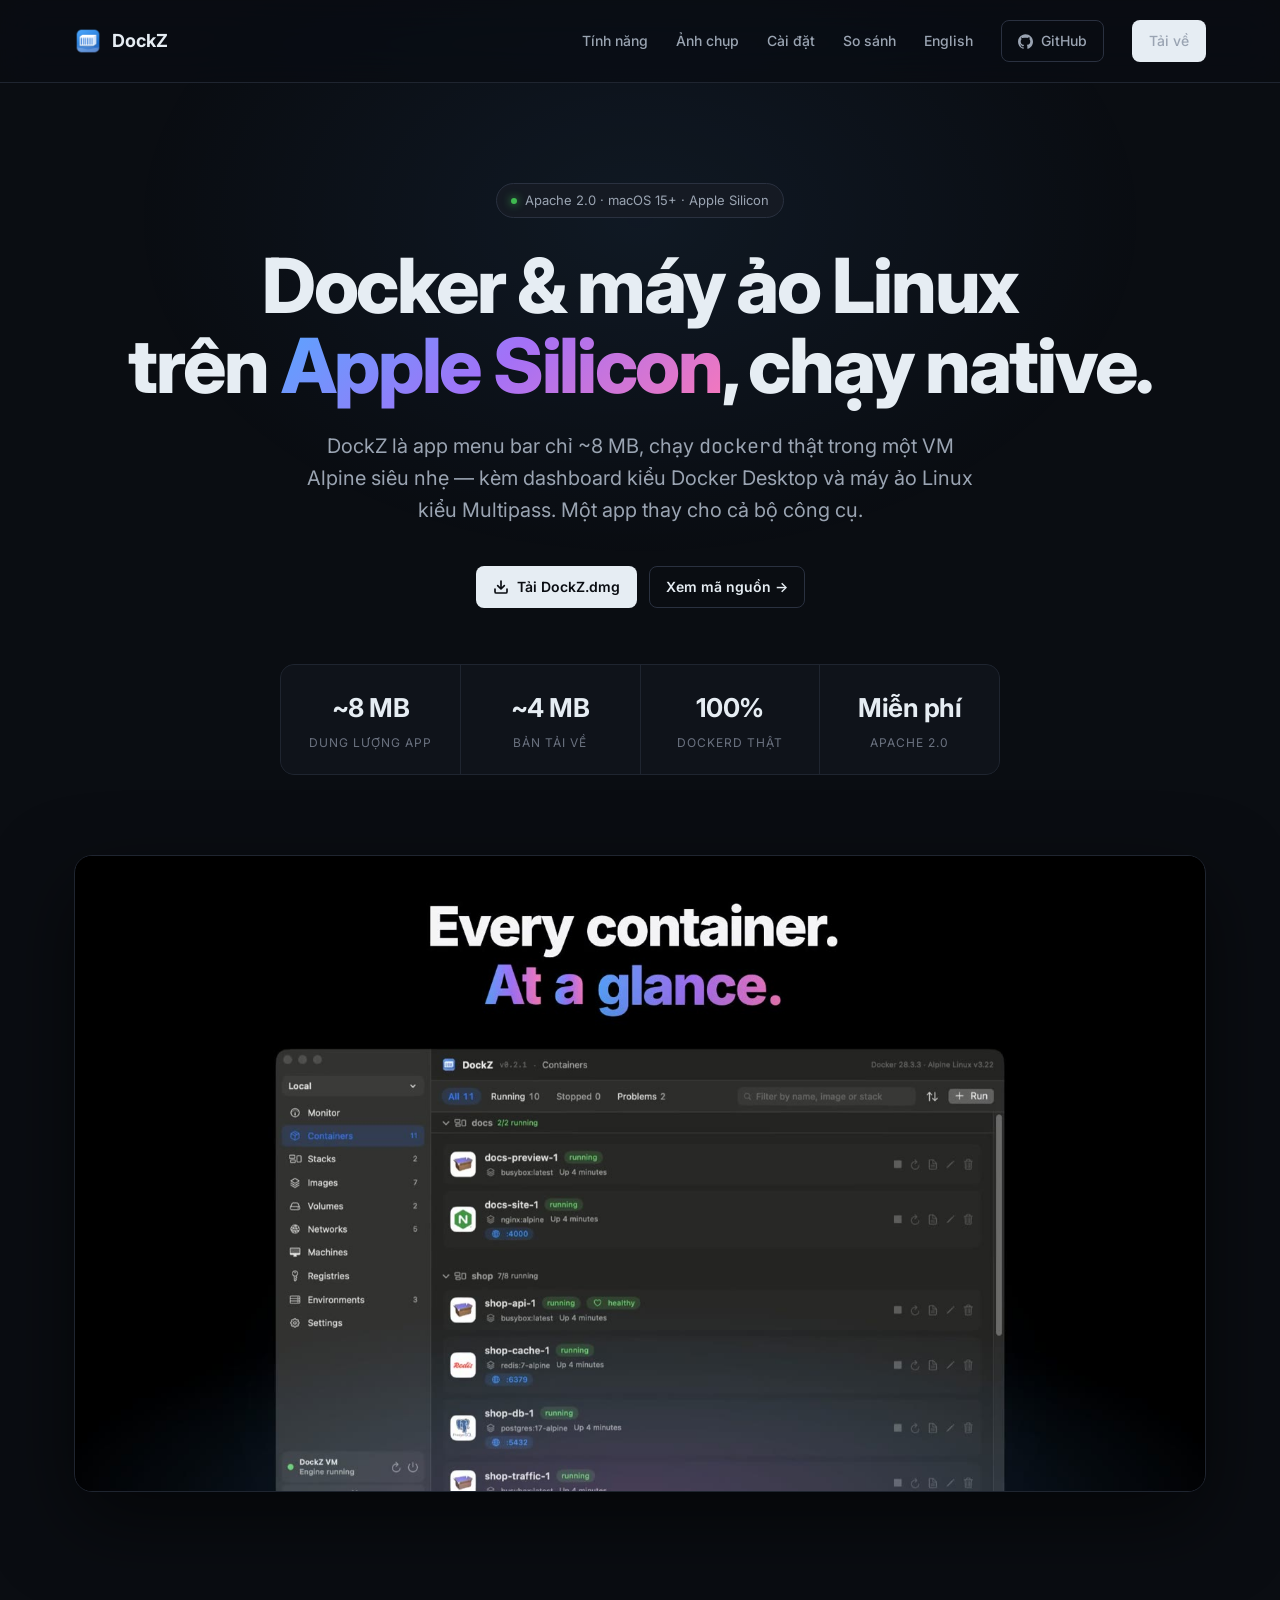
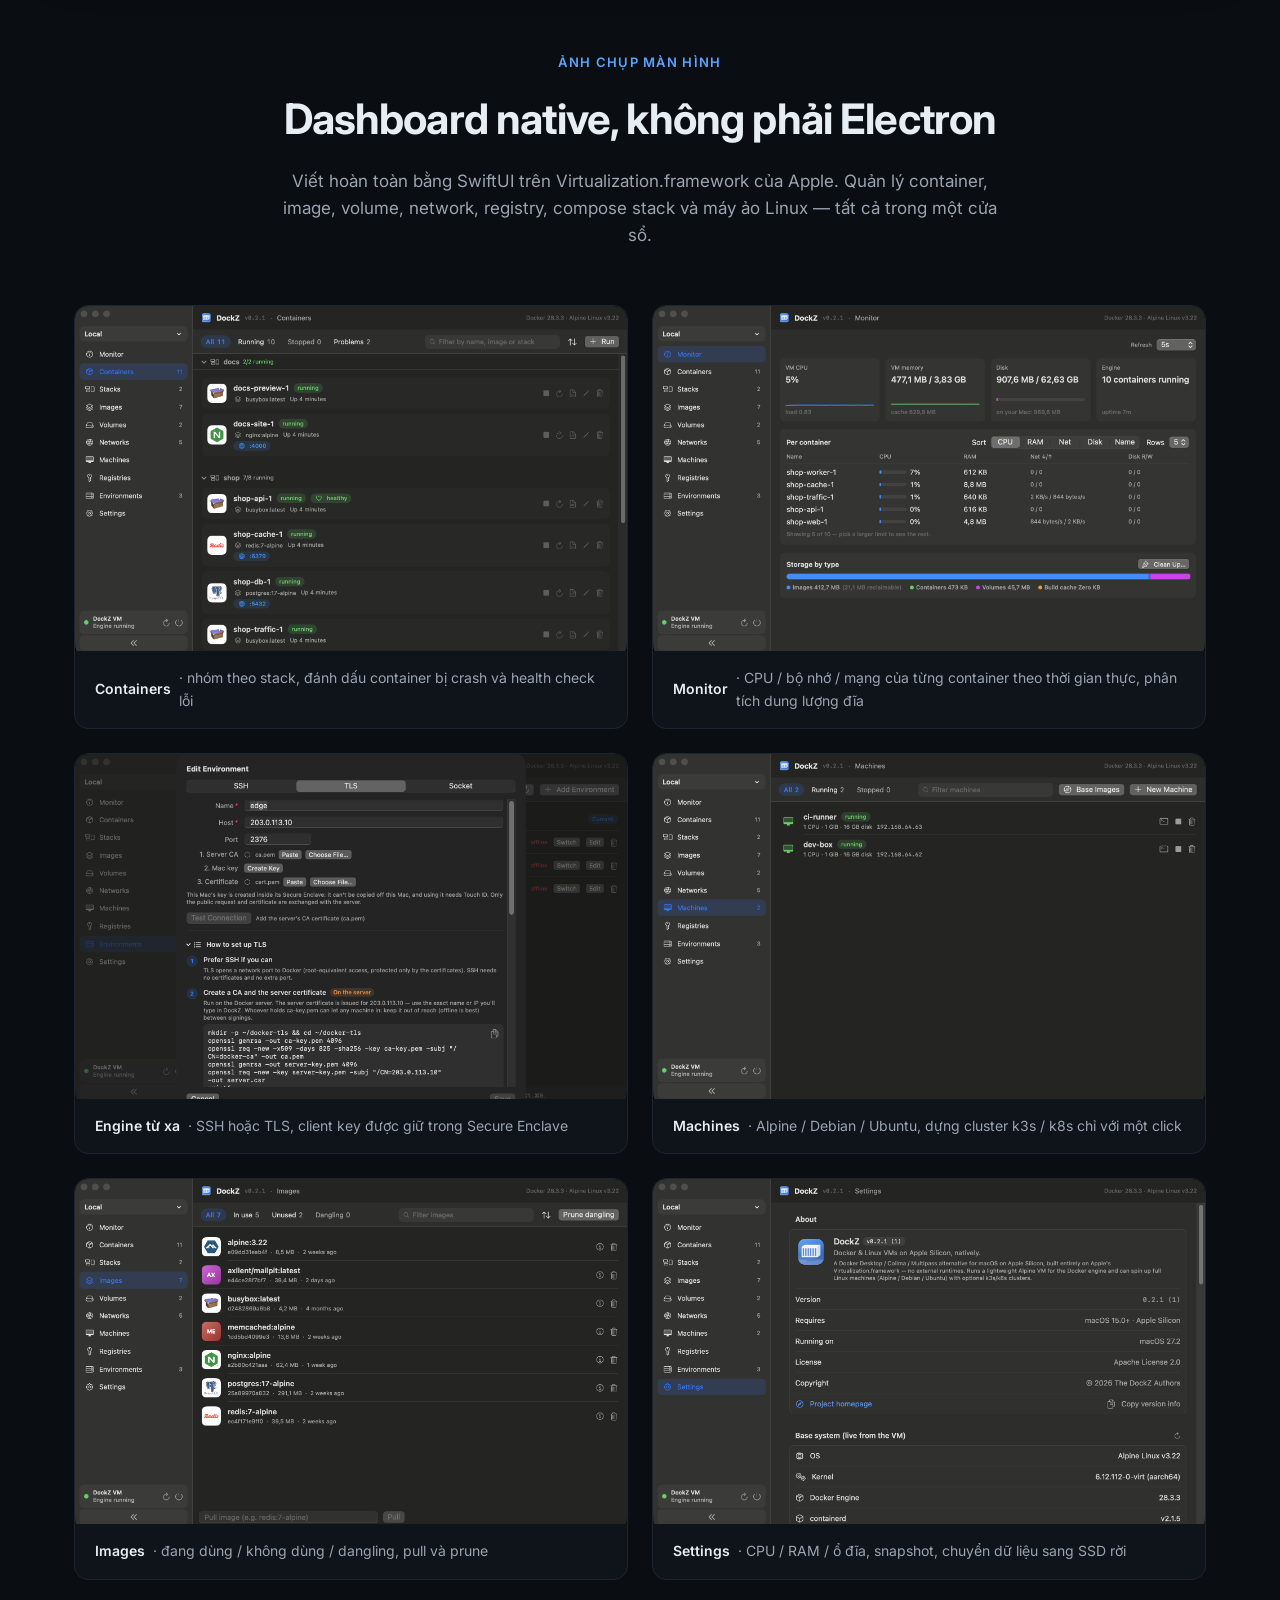
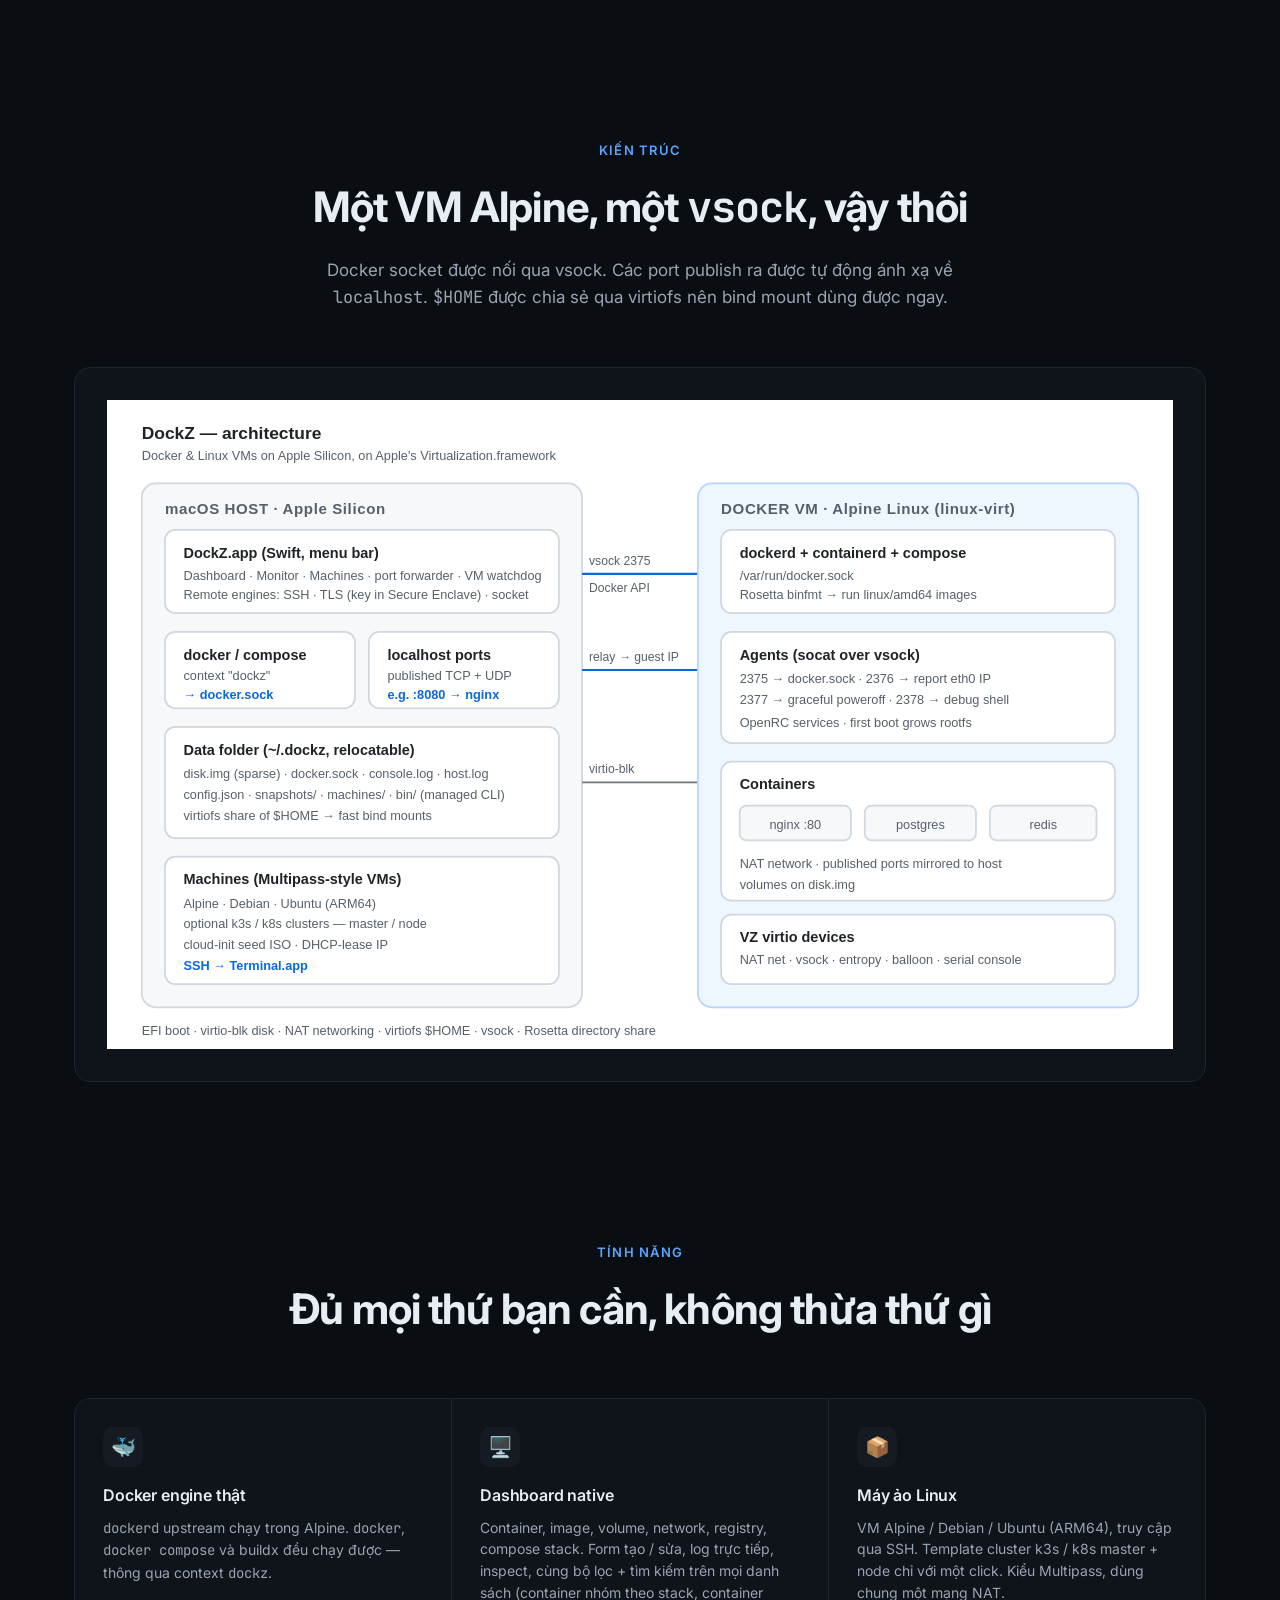
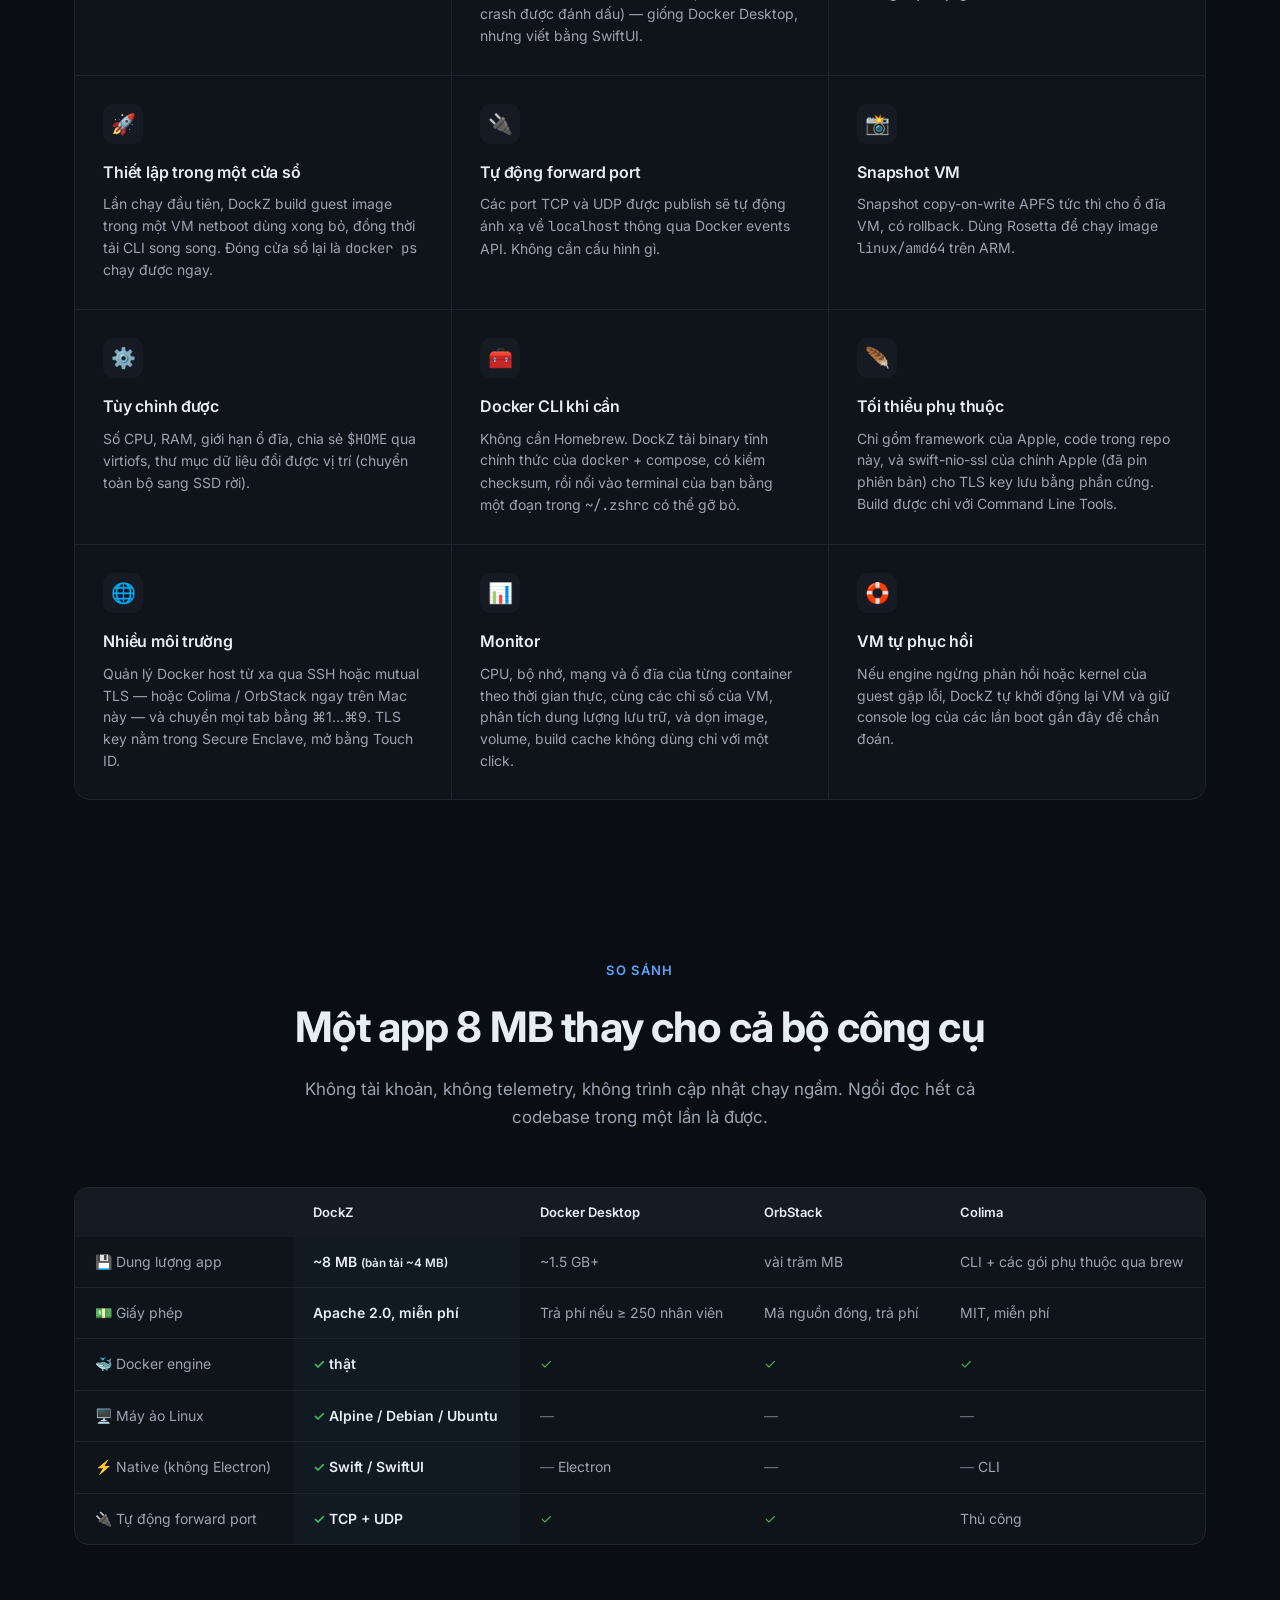
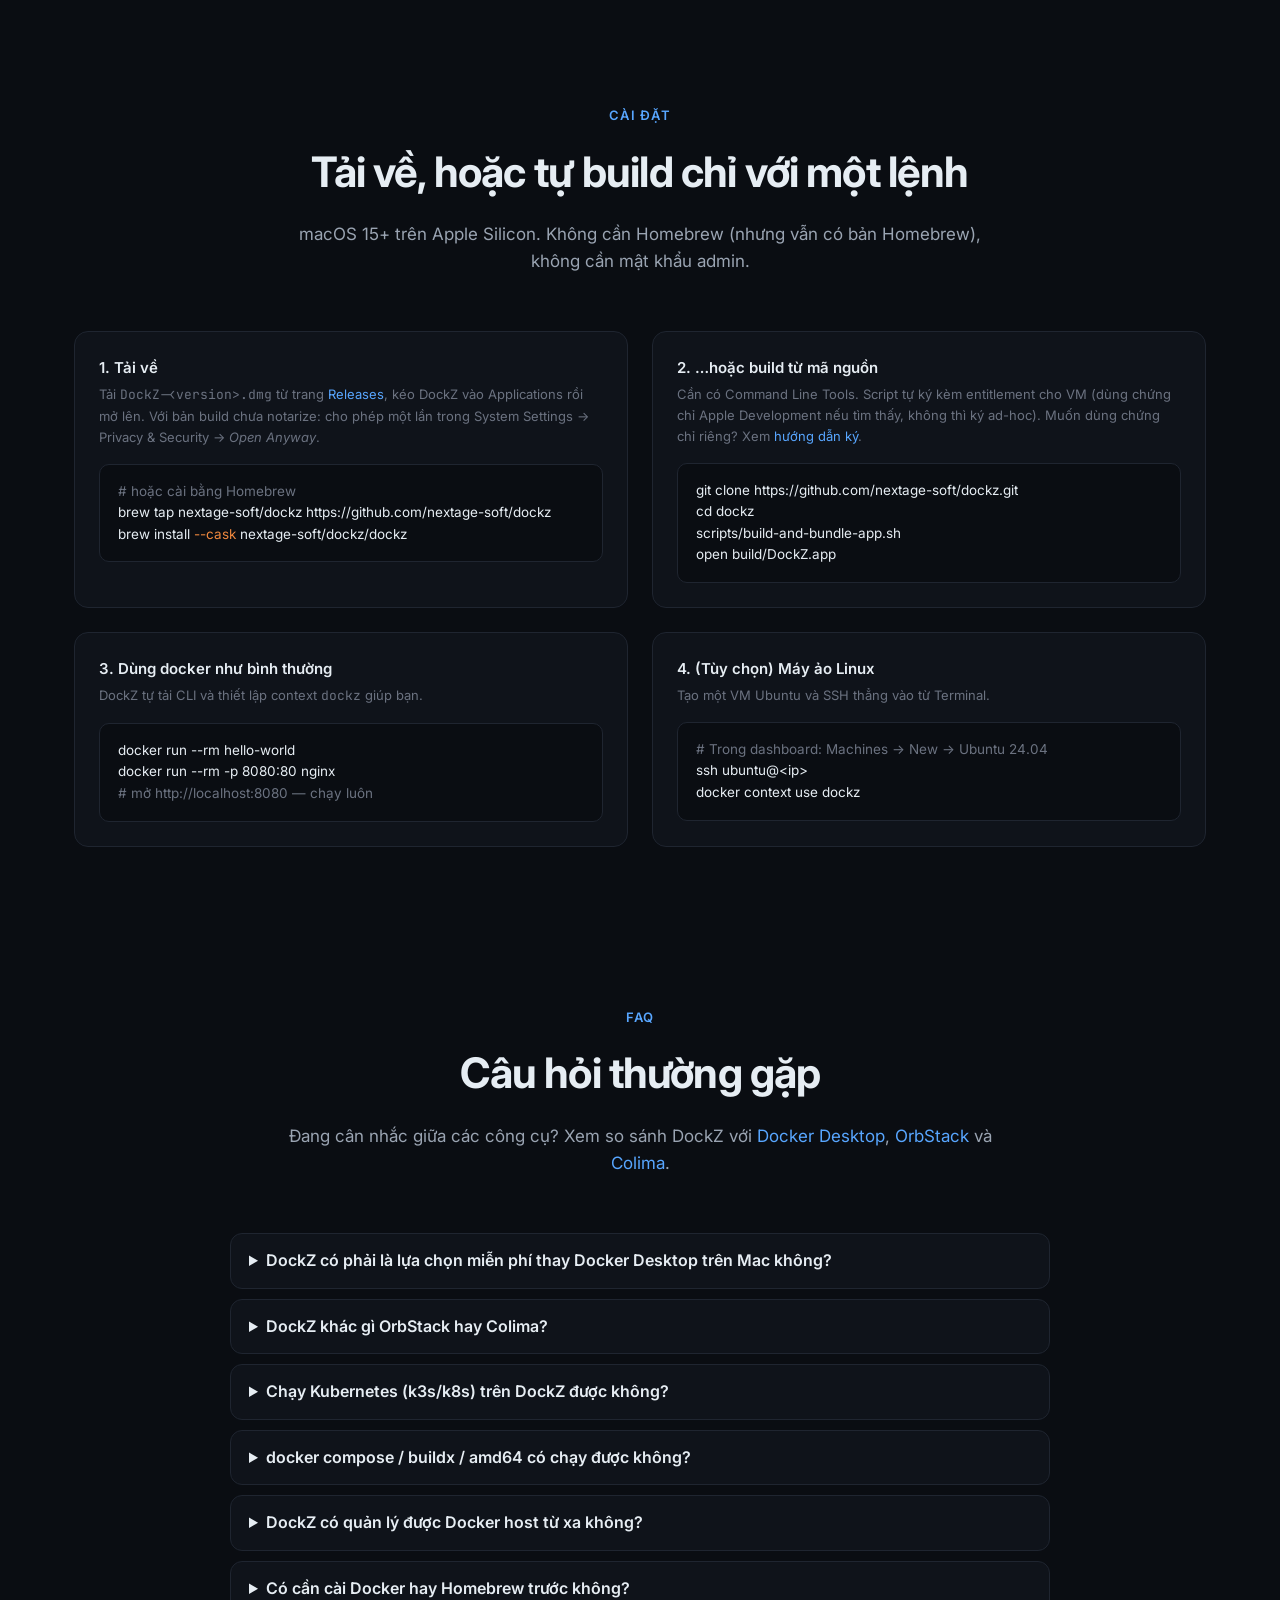
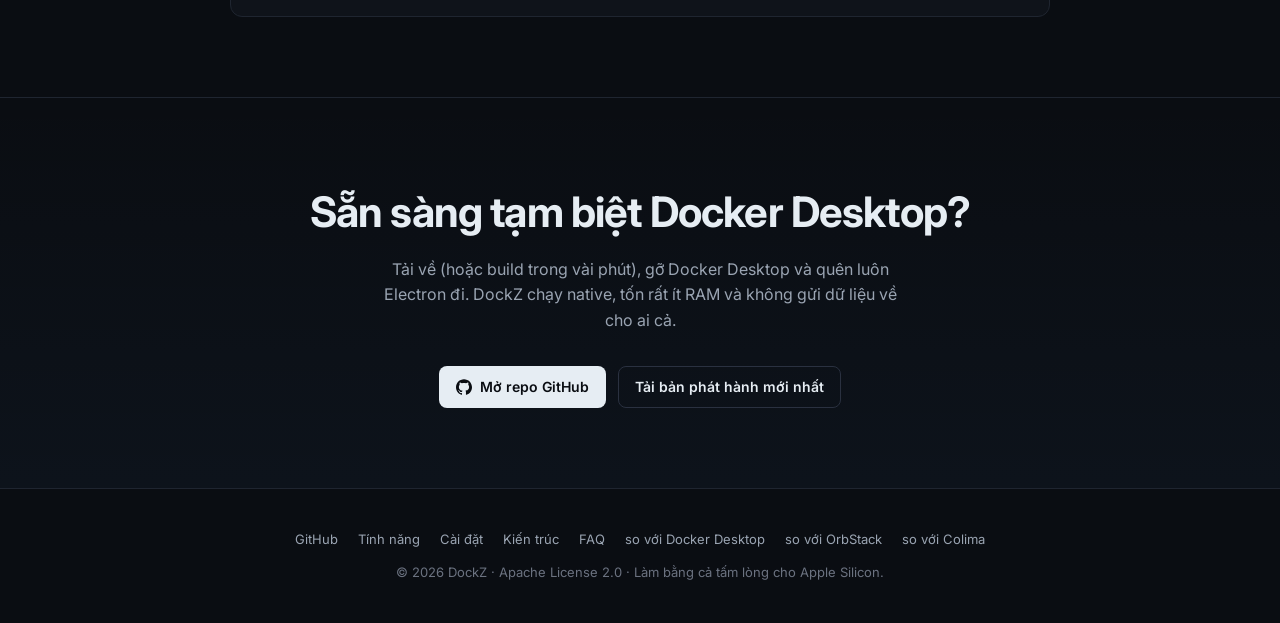
==== commit 333111a5: "docs: correct sizes on the banner and site; banner from a script - The social preview banner (README" ====
--- a/landing/vi/index.html
+++ b/landing/vi/index.html
@@ -24,7 +24,7 @@
   <meta name="twitter:description" content="DockZ là app menu bar macOS chỉ ~8 MB, chạy dockerd thật trong một VM Alpine siêu nhẹ trên Apple Silicon. Docker Desktop + Multipass gộp làm một, giấy phép Apache 2.0, không dùng Electron." />
   <meta name="twitter:image" content="https://dockz.nextagesoft.com/assets/social-preview.png" />
   <meta name="keywords" content="thay thế Docker Desktop, Docker trên Mac, Apple Silicon, thay thế OrbStack, Colima GUI, Portainer cho Mac, Kubernetes trên Mac, k3s, ảo hóa macOS, Docker Desktop alternative, Docker on Mac" />
-  <script type="application/ld+json">{"@context": "https://schema.org", "@type": "SoftwareApplication", "name": "DockZ", "description": "DockZ là app menu bar macOS chỉ ~8 MB, chạy dockerd thật trong một VM Alpine siêu nhẹ trên Apple Silicon. Docker Desktop + Multipass gộp làm một, giấy phép Apache 2.0, không dùng Electron.", "url": "https://dockz.nextagesoft.com/vi/", "image": "https://dockz.nextagesoft.com/assets/social-preview.png", "applicationCategory": "DeveloperApplication", "operatingSystem": "macOS 15 or later (Apple Silicon)", "softwareVersion": "0.2.1", "fileSize": "3.5MB", "license": "https://www.apache.org/licenses/LICENSE-2.0", "downloadUrl": "https://github.com/nextage-soft/dockz/releases/latest", "codeRepository": "https://github.com/nextage-soft/dockz", "offers": {"@type": "Offer", "price": "0", "priceCurrency": "USD"}, "author": {"@type": "Organization", "name": "NextAge Soft", "url": "https://nextagesoft.com"}}</script>
+  <script type="application/ld+json">{"@context": "https://schema.org", "@type": "SoftwareApplication", "name": "DockZ", "description": "DockZ là app menu bar macOS chỉ ~8 MB, chạy dockerd thật trong một VM Alpine siêu nhẹ trên Apple Silicon. Docker Desktop + Multipass gộp làm một, giấy phép Apache 2.0, không dùng Electron.", "url": "https://dockz.nextagesoft.com/vi/", "image": "https://dockz.nextagesoft.com/assets/social-preview.png", "applicationCategory": "DeveloperApplication", "operatingSystem": "macOS 15 or later (Apple Silicon)", "softwareVersion": "0.2.3", "fileSize": "3.9MB", "license": "https://www.apache.org/licenses/LICENSE-2.0", "downloadUrl": "https://github.com/nextage-soft/dockz/releases/latest", "codeRepository": "https://github.com/nextage-soft/dockz", "offers": {"@type": "Offer", "price": "0", "priceCurrency": "USD"}, "author": {"@type": "Organization", "name": "NextAge Soft", "url": "https://nextagesoft.com"}}</script>
   <script type="application/ld+json">{"@context": "https://schema.org", "@type": "FAQPage", "mainEntity": [{"@type": "Question", "name": "DockZ có phải là lựa chọn miễn phí thay Docker Desktop trên Mac không?", "acceptedAnswer": {"@type": "Answer", "text": "Đúng vậy — miễn phí, giấy phép Apache 2.0, công ty dùng cũng không phải mua license theo đầu người. DockZ chạy Docker Engine thật (dockerd) trong một VM Alpine Linux gọn nhẹ trên Virtualization.framework của Apple."}}, {"@type": "Question", "name": "DockZ khác gì OrbStack hay Colima?", "acceptedAnswer": {"@type": "Answer", "text": "OrbStack rất tốt nhưng là mã nguồn đóng và phải trả phí khi dùng cho mục đích thương mại; Colima miễn phí nhưng chỉ có CLI và cài qua Homebrew. DockZ là app native mã nguồn mở hoàn toàn, chỉ ~8 MB, có dashboard GUI, không cần Homebrew, không cần mật khẩu admin, và còn quản lý được cả máy ảo Linux đa dụng."}}, {"@type": "Question", "name": "Chạy Kubernetes (k3s/k8s) trên DockZ được không?", "acceptedAnswer": {"@type": "Answer", "text": "Được — tab Machines tạo VM Alpine/Debian/Ubuntu kèm template master/node k3s hoặc kubeadm chỉ với một cú click; các node dùng chung một mạng NAT nên bạn dựng được cluster nhiều node ngay trên một chiếc Mac."}}, {"@type": "Question", "name": "docker compose / buildx / amd64 có chạy được không?", "acceptedAnswer": {"@type": "Answer", "text": "Có. Engine là Docker upstream nên compose, buildx và registry riêng chạy y hệt như trên Linux. Image linux/amd64 chạy qua Rosetta."}}, {"@type": "Question", "name": "DockZ có quản lý được Docker host từ xa không?", "acceptedAnswer": {"@type": "Answer", "text": "Có — bạn thêm các engine khác qua SSH hoặc mutual TLS (hoặc socket của một engine khác ngay trên Mac) rồi chuyển qua lại giữa chúng trên mọi tab. Client key TLS được tạo trong Secure Enclave của Mac và dùng kèm Touch ID."}}, {"@type": "Question", "name": "Có cần cài Docker hay Homebrew trước không?", "acceptedAnswer": {"@type": "Answer", "text": "Không. Lần chạy đầu tiên, DockZ tự build guest image và tải docker CLI chính thức + plugin compose, có kiểm checksum — một chiếc Mac mới tinh đi từ con số 0 tới docker ps chỉ trong một cửa sổ."}}]}</script>
   <link rel="icon" type="image/png" href="../assets/logo.png" />
   <link rel="preconnect" href="https://fonts.googleapis.com" />
@@ -535,7 +535,7 @@
           <div class="stat-label">Dung lượng app</div>
         </div>
         <div class="stat">
-          <div class="stat-value">3.5 MB</div>
+          <div class="stat-value">~4 MB</div>
           <div class="stat-label">Bản tải về</div>
         </div>
         <div class="stat">
@@ -701,7 +701,7 @@
           <tbody>
             <tr>
               <td>💾 Dung lượng app</td>
-              <td class="us">~8 MB <small>(bản tải 3.5 MB)</small></td>
+              <td class="us">~8 MB <small>(bản tải ~4 MB)</small></td>
               <td>~1.5 GB+</td>
               <td>vài trăm MB</td>
               <td>CLI + các gói phụ thuộc qua brew</td>
